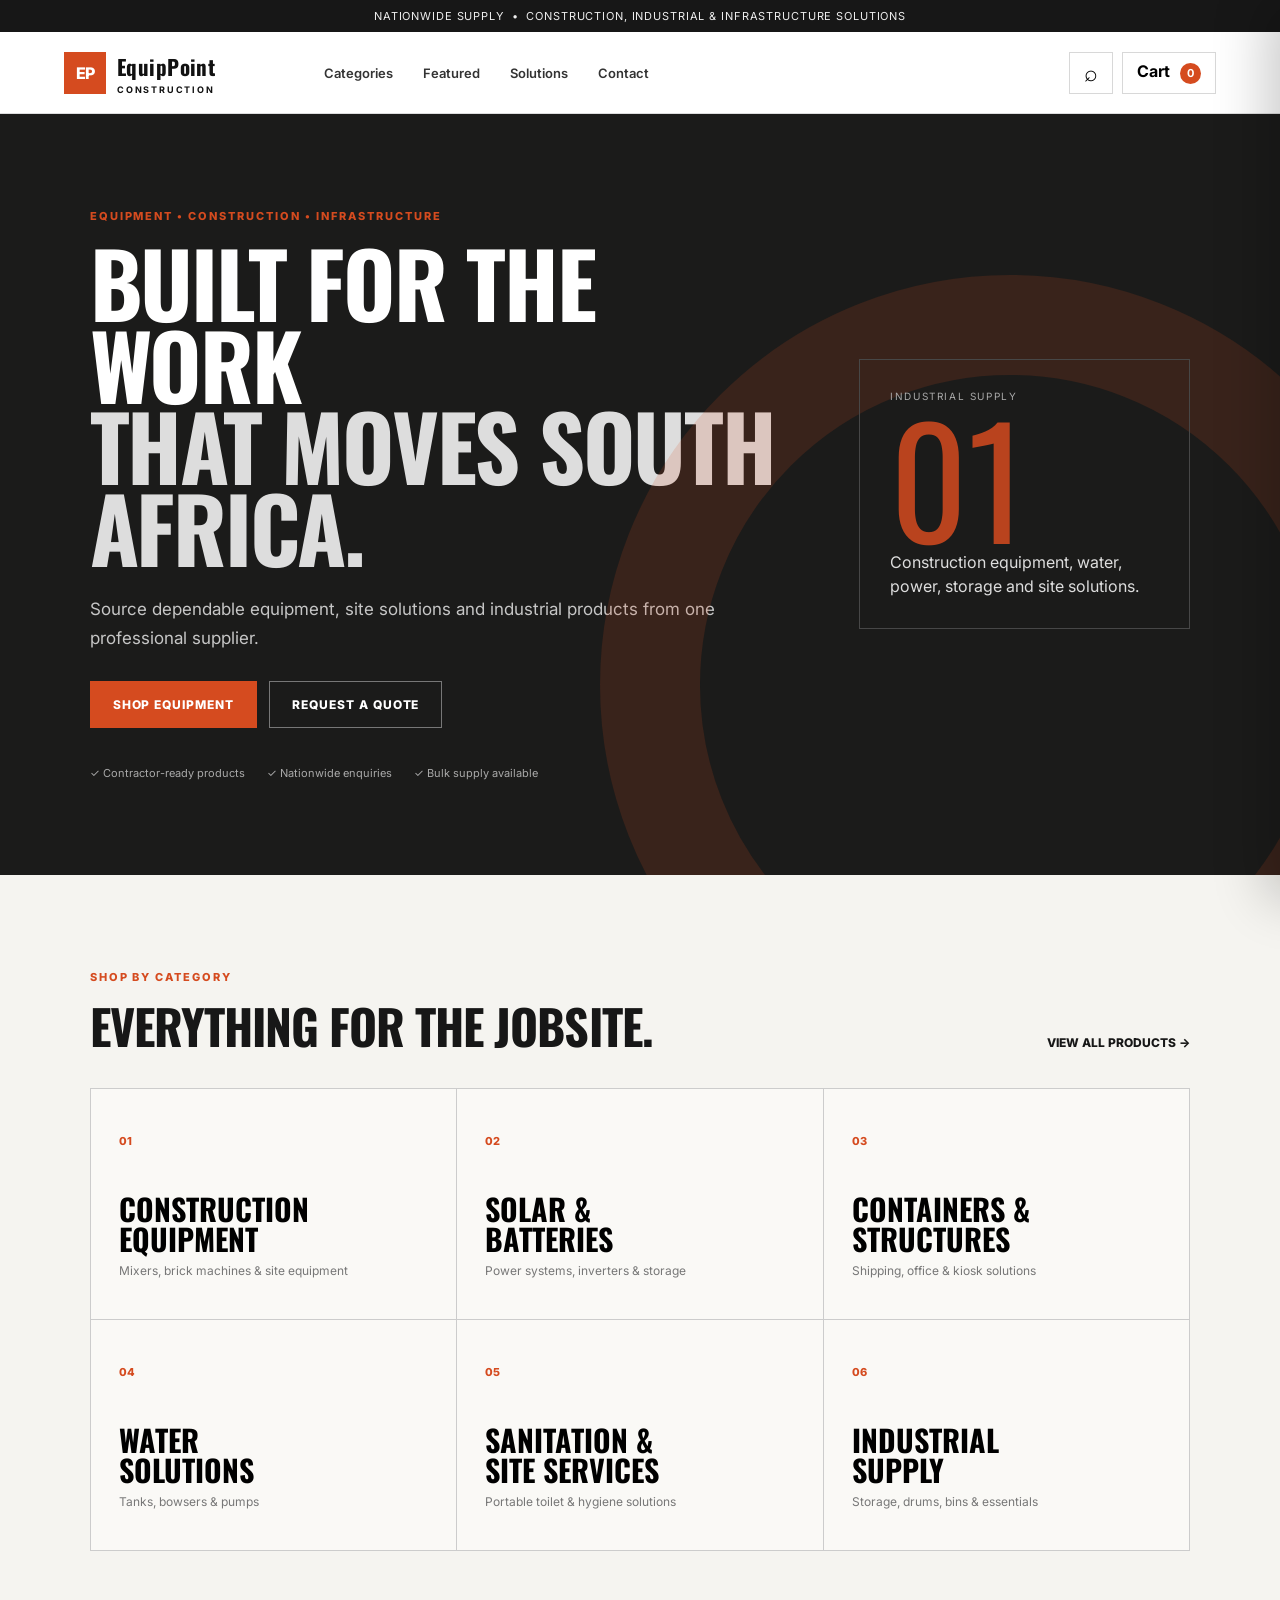
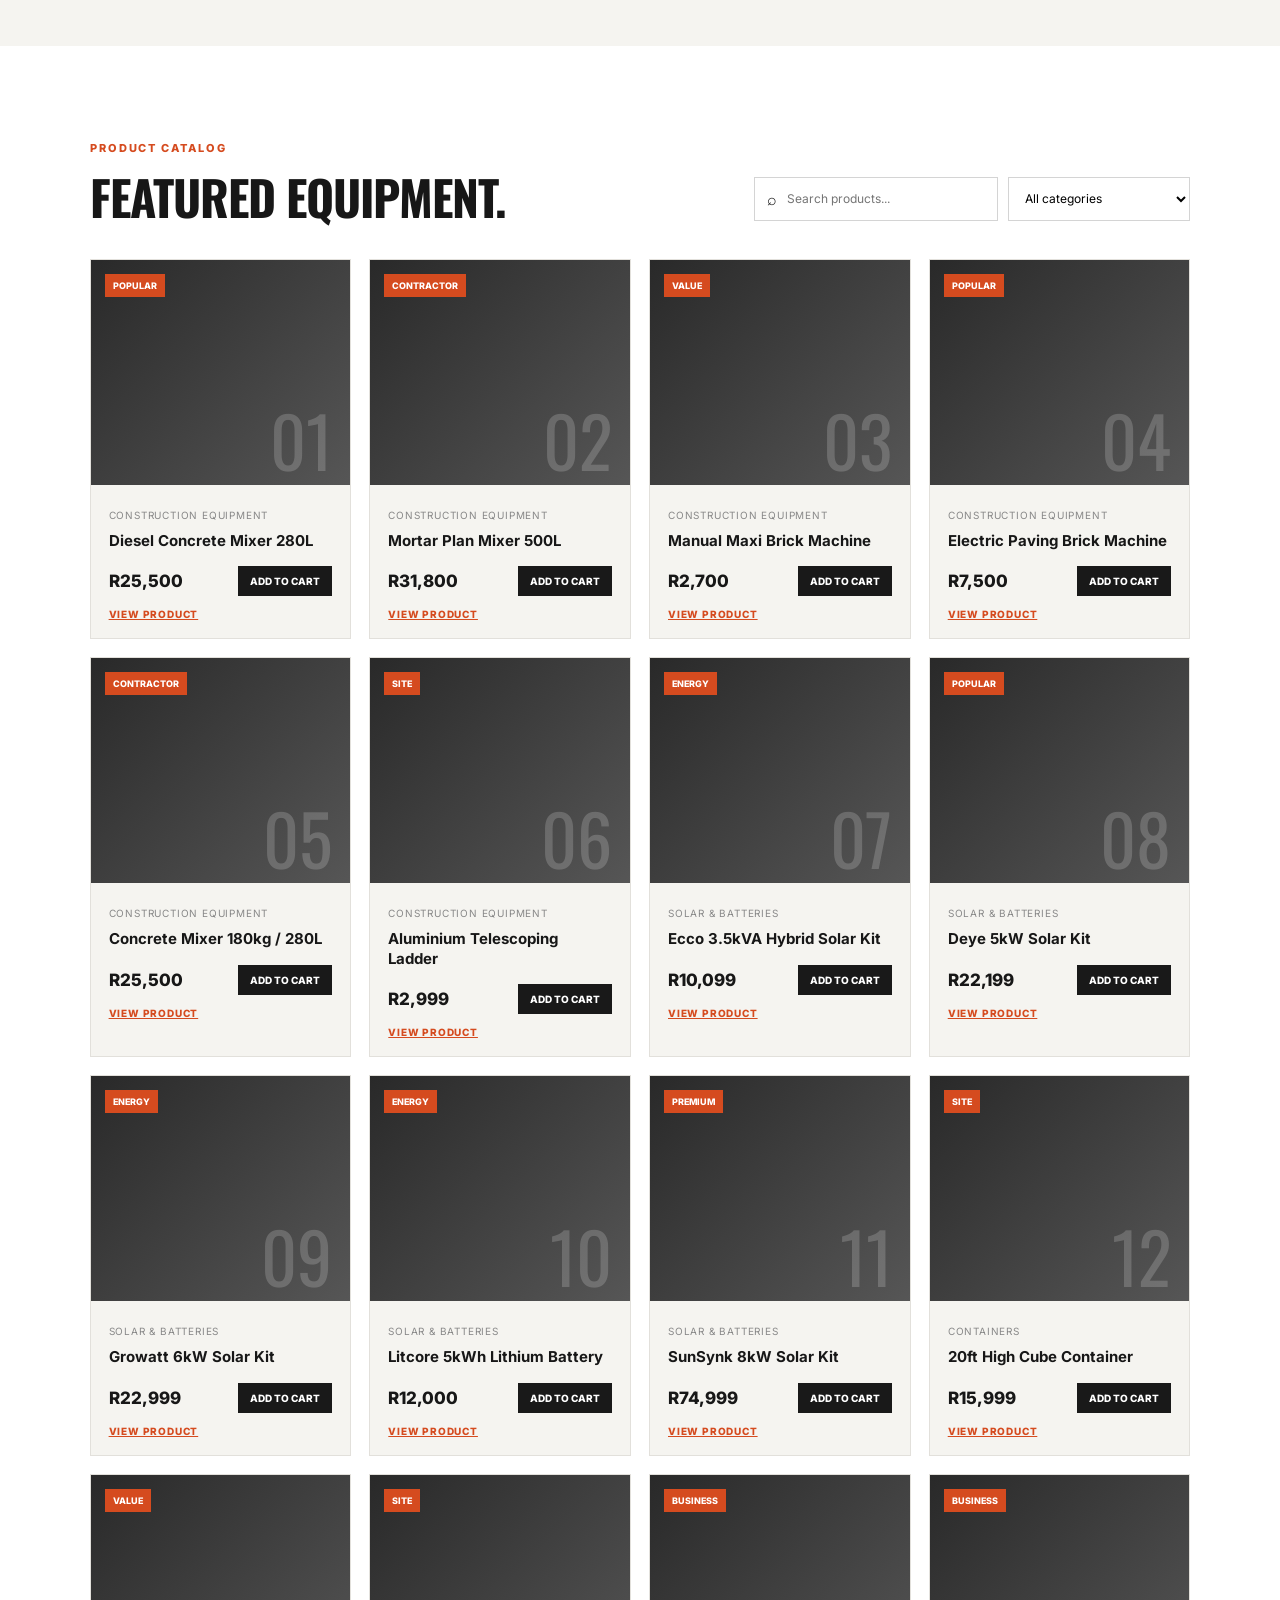
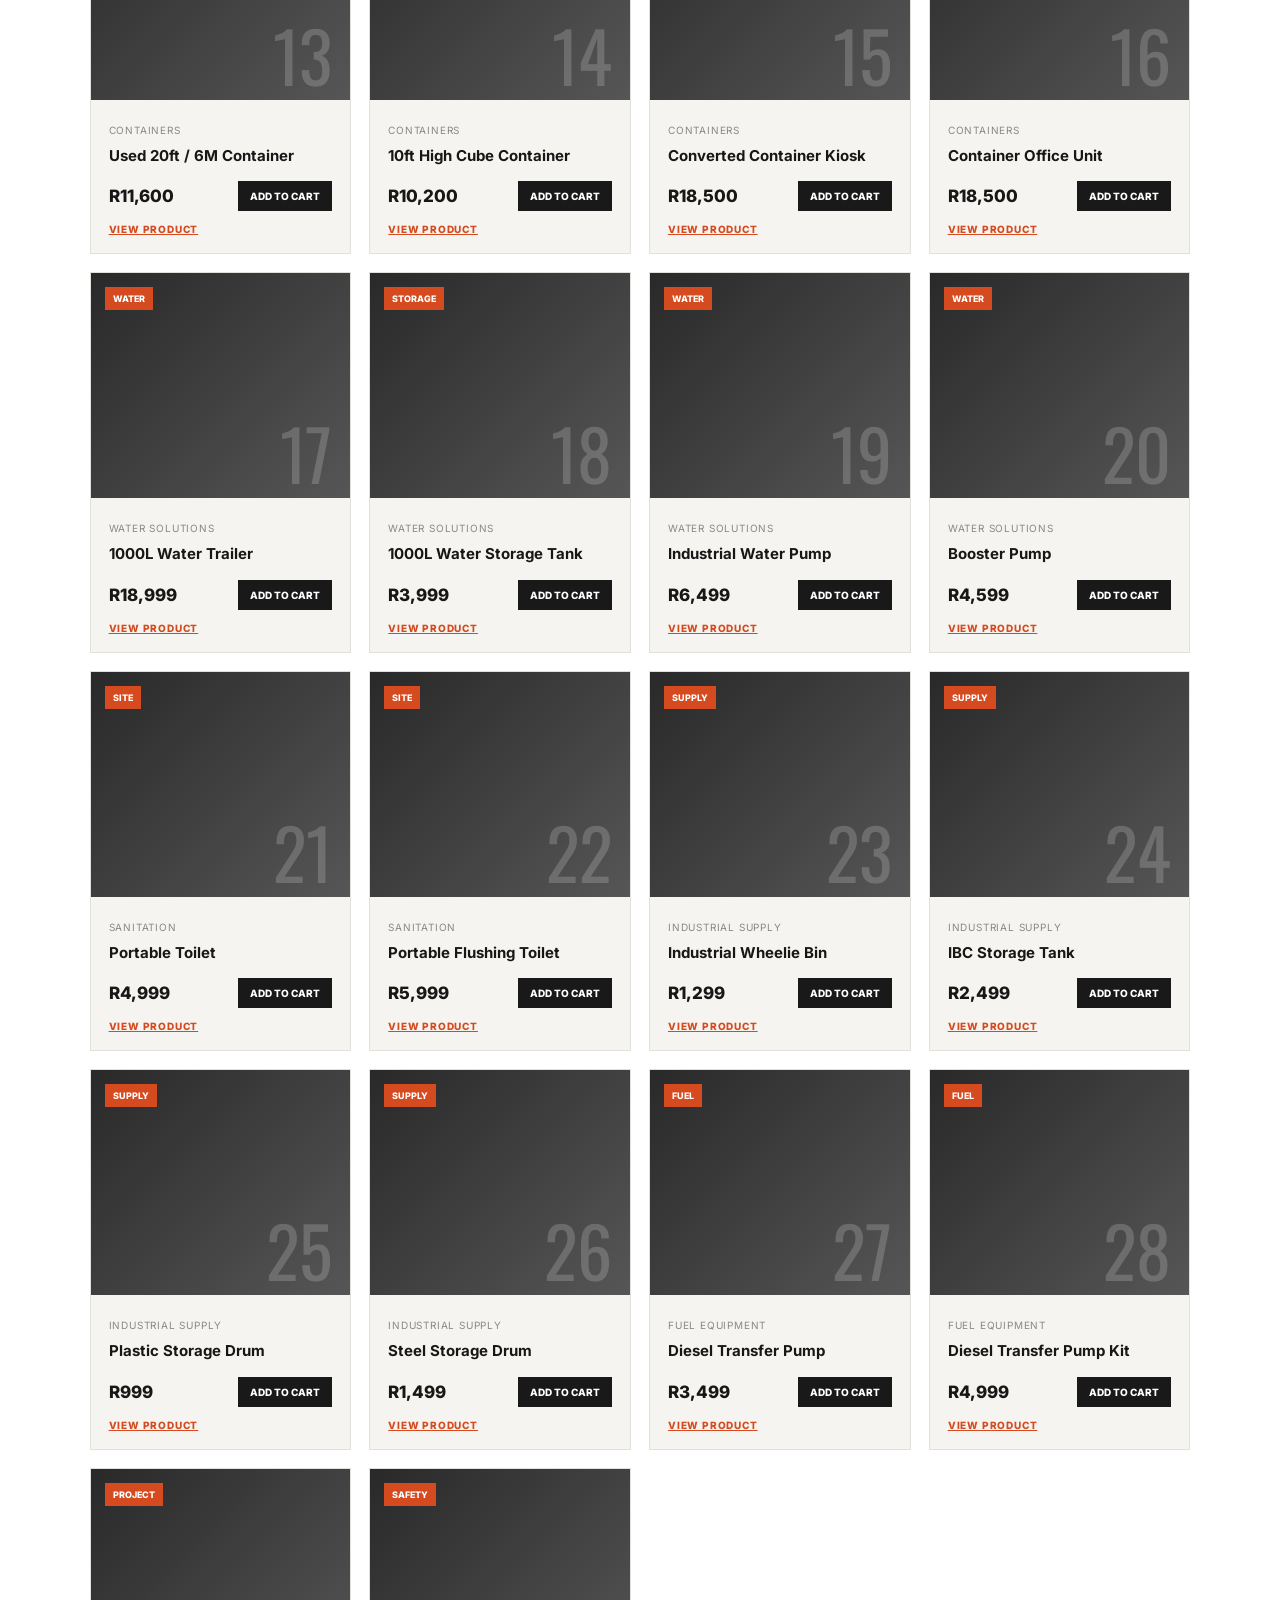
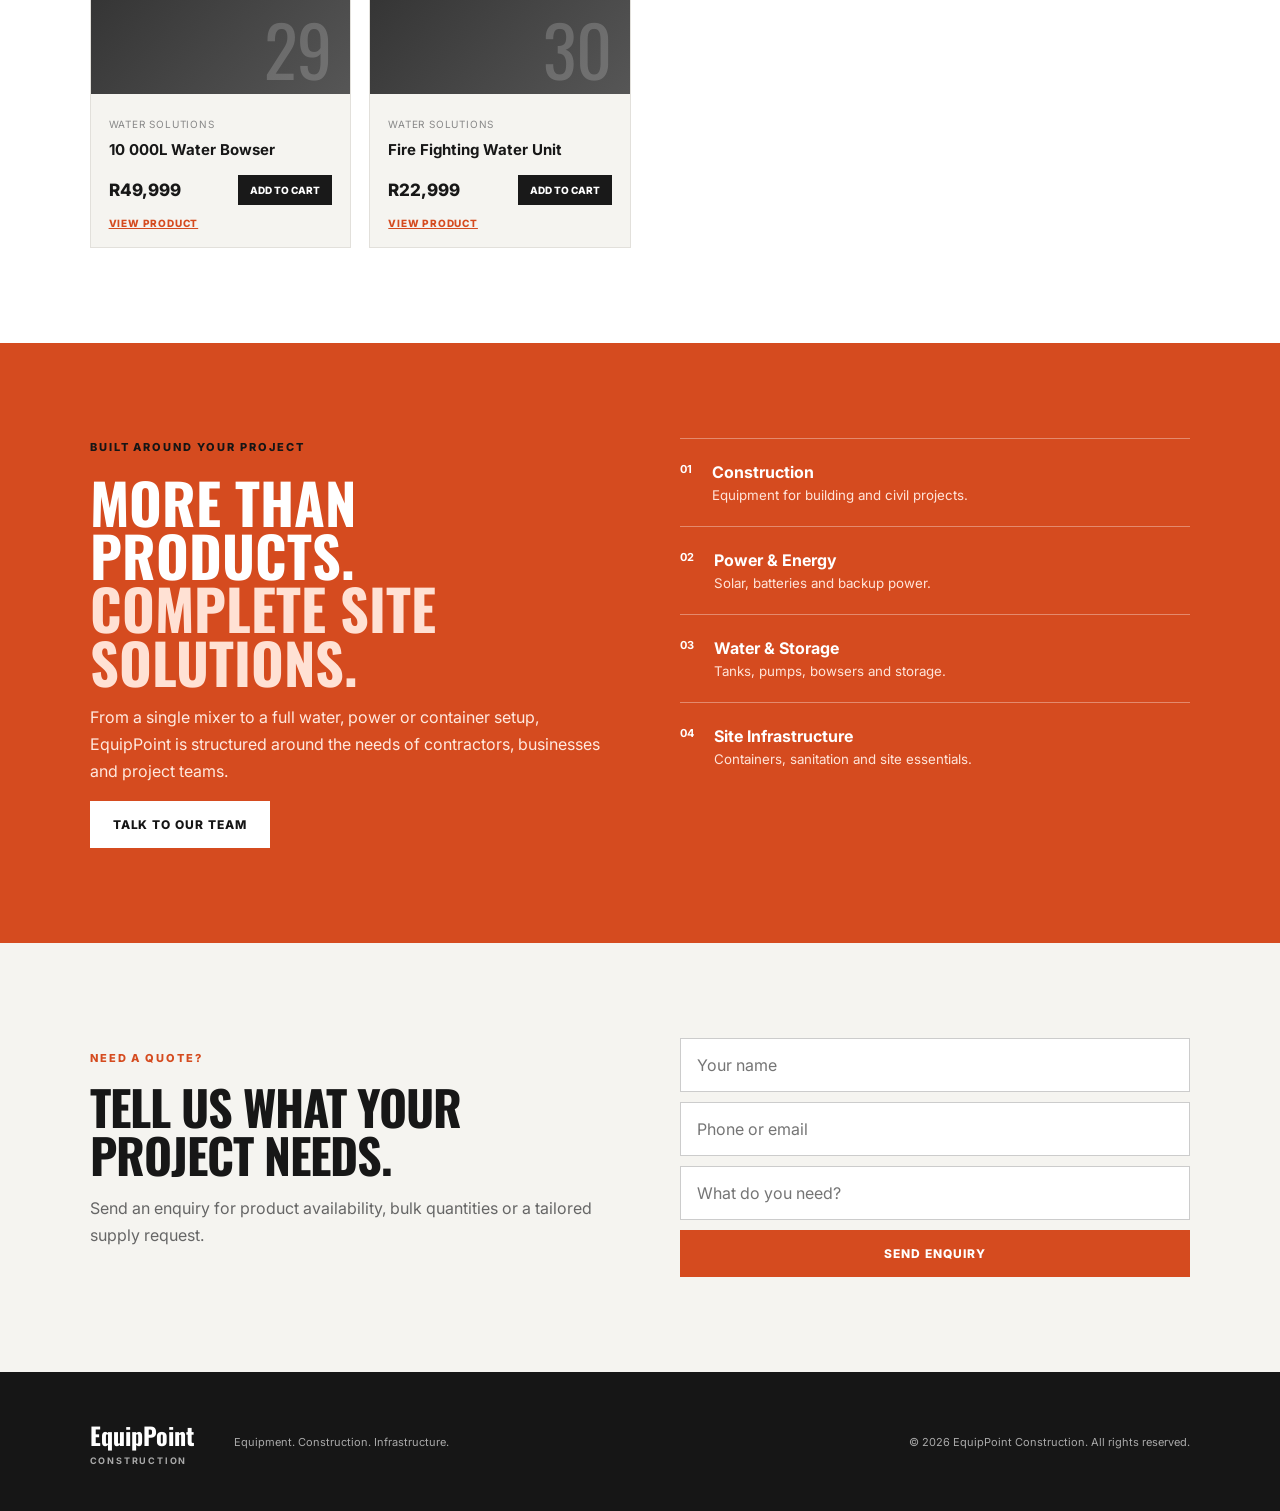
==== index.html @ 7ef6f594 "Add files via upload" ====
<!doctype html>
<html lang="en">
<head>
  <meta charset="utf-8">
  <meta name="viewport" content="width=device-width, initial-scale=1">
  <meta name="description" content="EquipPoint Construction — construction equipment, industrial supply, water solutions, solar, containers and site products.">
  <title>EquipPoint Construction | Equipment. Construction. Infrastructure.</title>
  <link rel="preconnect" href="https://fonts.googleapis.com">
  <link rel="preconnect" href="https://fonts.gstatic.com" crossorigin>
  <link href="https://fonts.googleapis.com/css2?family=Inter:wght@400;500;600;700;800&family=Oswald:wght@500;600;700&display=swap" rel="stylesheet">
  <link rel="stylesheet" href="styles.css">
</head>
<body>
  <div class="topbar">Nationwide supply &nbsp;•&nbsp; Construction, industrial & infrastructure solutions</div>

  <header class="site-header">
    <a class="brand" href="#home" aria-label="EquipPoint Construction home">
      <span class="brand-mark">EP</span>
      <span><strong>EquipPoint</strong><small>CONSTRUCTION</small></span>
    </a>

    <nav class="nav">
      <a href="#categories">Categories</a>
      <a href="#featured">Featured</a>
      <a href="#solutions">Solutions</a>
      <a href="#contact">Contact</a>
    </nav>

    <div class="header-actions">
      <button class="icon-btn" id="searchBtn" aria-label="Search">⌕</button>
      <button class="cart-btn" id="cartBtn">Cart <span id="cartCount">0</span></button>
    </div>
  </header>

  <main id="home">
    <section class="hero">
      <div class="hero-copy">
        <p class="eyebrow">EQUIPMENT • CONSTRUCTION • INFRASTRUCTURE</p>
        <h1>Built for the work<br><span>that moves South Africa.</span></h1>
        <p class="hero-text">Source dependable equipment, site solutions and industrial products from one professional supplier.</p>
        <div class="hero-actions">
          <a class="btn btn-primary" href="#catalog">Shop equipment</a>
          <a class="btn btn-outline" href="#contact">Request a quote</a>
        </div>
        <div class="trust-row">
          <span>✓ Contractor-ready products</span>
          <span>✓ Nationwide enquiries</span>
          <span>✓ Bulk supply available</span>
        </div>
      </div>
      <div class="hero-panel">
        <div class="hero-panel-label">INDUSTRIAL SUPPLY</div>
        <div class="hero-panel-number">01</div>
        <p>Construction equipment, water, power, storage and site solutions.</p>
      </div>
    </section>

    <section class="category-section" id="categories">
      <div class="section-heading">
        <div><p class="eyebrow">SHOP BY CATEGORY</p><h2>Everything for the jobsite.</h2></div>
        <a href="#catalog" class="text-link">View all products →</a>
      </div>
      <div class="category-grid">
        <button class="category-card" data-category="Construction Equipment"><span>01</span><h3>Construction<br>Equipment</h3><p>Mixers, brick machines & site equipment</p></button>
        <button class="category-card" data-category="Solar & Batteries"><span>02</span><h3>Solar &<br>Batteries</h3><p>Power systems, inverters & storage</p></button>
        <button class="category-card" data-category="Containers"><span>03</span><h3>Containers &<br>Structures</h3><p>Shipping, office & kiosk solutions</p></button>
        <button class="category-card" data-category="Water Solutions"><span>04</span><h3>Water<br>Solutions</h3><p>Tanks, bowsers & pumps</p></button>
        <button class="category-card" data-category="Sanitation"><span>05</span><h3>Sanitation &<br>Site Services</h3><p>Portable toilet & hygiene solutions</p></button>
        <button class="category-card" data-category="Industrial Supply"><span>06</span><h3>Industrial<br>Supply</h3><p>Storage, drums, bins & essentials</p></button>
      </div>
    </section>

    <section class="catalog-section" id="catalog">
      <div class="section-heading">
        <div><p class="eyebrow">PRODUCT CATALOG</p><h2>Featured equipment.</h2></div>
        <div class="catalog-tools">
          <label class="search-field"><span>⌕</span><input id="searchInput" placeholder="Search products..." autocomplete="off"></label>
          <select id="categoryFilter" aria-label="Filter products">
            <option value="All">All categories</option>
            <option>Construction Equipment</option><option>Solar & Batteries</option><option>Containers</option>
            <option>Water Solutions</option><option>Sanitation</option><option>Industrial Supply</option><option>Fuel Equipment</option>
          </select>
        </div>
      </div>
      <div class="product-grid" id="productGrid"></div>
    </section>

    <section class="solutions" id="solutions">
      <div class="solution-copy"><p class="eyebrow">BUILT AROUND YOUR PROJECT</p><h2>More than products.<br><span>Complete site solutions.</span></h2><p>From a single mixer to a full water, power or container setup, EquipPoint is structured around the needs of contractors, businesses and project teams.</p><a href="#contact" class="btn btn-light">Talk to our team</a></div>
      <div class="solution-list">
        <div><b>01</b><span><strong>Construction</strong><small>Equipment for building and civil projects.</small></span></div>
        <div><b>02</b><span><strong>Power & Energy</strong><small>Solar, batteries and backup power.</small></span></div>
        <div><b>03</b><span><strong>Water & Storage</strong><small>Tanks, pumps, bowsers and storage.</small></span></div>
        <div><b>04</b><span><strong>Site Infrastructure</strong><small>Containers, sanitation and site essentials.</small></span></div>
      </div>
    </section>

    <section class="quote" id="contact">
      <div><p class="eyebrow">NEED A QUOTE?</p><h2>Tell us what your project needs.</h2><p>Send an enquiry for product availability, bulk quantities or a tailored supply request.</p></div>
      <form id="quoteForm">
        <input required name="name" placeholder="Your name">
        <input required name="contact" placeholder="Phone or email">
        <input required name="request" placeholder="What do you need?">
        <button class="btn btn-primary" type="submit">Send enquiry</button>
      </form>
    </section>
  </main>

  <footer>
    <div class="footer-brand"><strong>EquipPoint</strong><small>CONSTRUCTION</small></div>
    <p>Equipment. Construction. Infrastructure.</p>
    <p>© <span id="year"></span> EquipPoint Construction. All rights reserved.</p>
  </footer>

  <aside class="cart-drawer" id="cartDrawer" aria-hidden="true">
    <div class="drawer-head"><h2>Your cart</h2><button id="closeCart">×</button></div>
    <div id="cartItems" class="cart-items"></div>
    <div class="cart-total"><span>Total</span><strong id="cartTotal">R0</strong></div>
    <button class="btn btn-primary full" id="checkoutBtn">Request checkout</button>
  </aside>
  <div class="drawer-backdrop" id="backdrop"></div>

  <script src="script.js"></script>
</body>
</html>
---- styles.css ----
*{box-sizing:border-box}html{scroll-behavior:smooth}body{margin:0;font-family:Inter,Arial,sans-serif;color:#171717;background:#f5f4f0}button,input,select{font:inherit}button,a{cursor:pointer}.topbar{background:#171717;color:#eee;text-align:center;padding:9px 20px;font-size:11px;letter-spacing:.08em;text-transform:uppercase}.site-header{height:82px;background:#fff;border-bottom:1px solid #ddd;display:flex;align-items:center;padding:0 5vw;gap:45px;position:sticky;top:0;z-index:20}.brand{display:flex;align-items:center;gap:11px;color:#111;text-decoration:none;min-width:215px}.brand-mark{width:42px;height:42px;background:#d54b1f;color:#fff;display:grid;place-items:center;font-weight:800;letter-spacing:-.05em}.brand strong{display:block;font-family:Oswald,sans-serif;font-size:21px;letter-spacing:.02em}.brand small,.footer-brand small{display:block;font-size:9px;letter-spacing:.2em;font-weight:700;margin-top:2px}.nav{display:flex;gap:30px;flex:1}.nav a{color:#333;text-decoration:none;font-size:13px;font-weight:600}.header-actions{display:flex;gap:9px}.icon-btn,.cart-btn{border:1px solid #d8d8d8;background:#fff;height:42px;padding:0 14px}.icon-btn{font-size:23px}.cart-btn{font-weight:700}.cart-btn span{display:inline-grid;place-items:center;min-width:21px;height:21px;margin-left:6px;background:#d54b1f;color:#fff;border-radius:50%;font-size:11px}.hero{min-height:610px;background:#1b1b1a;color:#fff;padding:95px 7vw;display:grid;grid-template-columns:1.5fr .7fr;align-items:center;gap:60px;position:relative;overflow:hidden}.hero:after{content:"";position:absolute;right:-140px;bottom:-220px;width:620px;height:620px;border:100px solid #d54b1f;opacity:.16;border-radius:50%}.eyebrow{font-size:11px;font-weight:800;letter-spacing:.18em;color:#d54b1f;margin:0 0 18px}.hero h1{font-family:Oswald,sans-serif;text-transform:uppercase;font-size:clamp(52px,7vw,92px);line-height:.91;letter-spacing:-.025em;margin:0;max-width:850px}.hero h1 span{color:#ddd}.hero-text{font-size:17px;line-height:1.7;color:#c6c6c6;max-width:650px;margin:28px 0}.hero-actions{display:flex;gap:12px;flex-wrap:wrap}.btn{display:inline-flex;align-items:center;justify-content:center;border:1px solid transparent;padding:15px 22px;font-size:12px;font-weight:800;text-transform:uppercase;letter-spacing:.08em;text-decoration:none}.btn-primary{background:#d54b1f;color:#fff}.btn-outline{border-color:#777;color:#fff;background:transparent}.btn-light{background:#fff;color:#151515}.trust-row{display:flex;gap:22px;flex-wrap:wrap;color:#a9a9a9;font-size:11px;margin-top:38px}.hero-panel{border:1px solid #474747;padding:30px;min-height:270px;display:flex;flex-direction:column;justify-content:space-between;position:relative;z-index:1}.hero-panel-label{font-size:10px;letter-spacing:.16em;color:#aaa}.hero-panel-number{font-family:Oswald;font-size:150px;line-height:.8;color:#d54b1f;opacity:.85}.hero-panel p{margin:0;color:#ddd;line-height:1.5}.category-section,.catalog-section,.quote{padding:95px 7vw}.section-heading{display:flex;justify-content:space-between;align-items:end;gap:25px;margin-bottom:38px}.section-heading h2,.quote h2{font-family:Oswald,sans-serif;text-transform:uppercase;font-size:48px;line-height:1;margin:0;letter-spacing:-.02em}.text-link{color:#171717;font-size:12px;font-weight:800;text-transform:uppercase;text-decoration:none}.category-grid{display:grid;grid-template-columns:repeat(3,1fr);gap:1px;background:#ccc;border:1px solid #ccc}.category-card{background:#faf9f6;border:0;min-height:230px;text-align:left;padding:28px;transition:.2s;position:relative}.category-card:hover{background:#191919;color:#fff}.category-card span{font-size:11px;color:#d54b1f;font-weight:800}.category-card h3{font-family:Oswald;font-size:30px;text-transform:uppercase;line-height:.98;margin:45px 0 10px}.category-card p{font-size:12px;color:#777;margin:0}.category-card:hover p{color:#aaa}.catalog-section{background:#fff}.catalog-tools{display:flex;gap:10px}.search-field{height:44px;border:1px solid #d4d4d4;background:#fff;display:flex;align-items:center;padding:0 12px;gap:8px}.search-field input{border:0;outline:0;width:200px;font-size:12px}.catalog-tools select{border:1px solid #d4d4d4;background:#fff;padding:0 12px;font-size:12px;outline:0}.product-grid{display:grid;grid-template-columns:repeat(4,1fr);gap:18px}.product-card{background:#f5f4f0;border:1px solid #e2e0db;overflow:hidden}.product-image{height:225px;background:linear-gradient(135deg,#292929,#565656);display:flex;align-items:end;padding:18px;color:#fff;position:relative}.product-image .number{font-family:Oswald;font-size:70px;line-height:.8;opacity:.18;margin-left:auto}.product-tag{position:absolute;top:14px;left:14px;background:#d54b1f;color:#fff;padding:6px 8px;font-size:9px;font-weight:800;text-transform:uppercase}.product-info{padding:18px}.product-info small{color:#888;font-size:10px;text-transform:uppercase;letter-spacing:.08em}.product-info h3{font-size:15px;line-height:1.3;margin:8px 0 16px}.price-row{display:flex;justify-content:space-between;align-items:center}.price{font-size:17px;font-weight:800}.add{border:0;background:#191919;color:#fff;padding:9px 12px;font-size:10px;font-weight:800;text-transform:uppercase}.solutions{background:#d54b1f;color:#fff;padding:95px 7vw;display:grid;grid-template-columns:1fr 1fr;gap:80px}.solutions .eyebrow{color:#151515}.solutions h2{font-family:Oswald;font-size:56px;text-transform:uppercase;line-height:.95;margin:0}.solutions h2 span{color:#ffe1d4}.solutions p{line-height:1.7;max-width:600px;color:#ffe9df}.solution-list>div{border-top:1px solid rgba(255,255,255,.35);padding:23px 0;display:flex;gap:20px}.solution-list b{font-size:11px}.solution-list strong,.solution-list small{display:block}.solution-list strong{font-size:16px}.solution-list small{color:#ffe4d9;margin-top:5px}.quote{display:grid;grid-template-columns:1fr 1fr;gap:80px;align-items:center}.quote>div>p:not(.eyebrow){max-width:550px;color:#666;line-height:1.7}.quote form{display:grid;gap:10px}.quote input{border:1px solid #ccc;background:#fff;padding:16px;outline:0}.full{width:100%}footer{background:#161616;color:#aaa;padding:45px 7vw;display:flex;align-items:center;gap:40px;flex-wrap:wrap;font-size:11px}.footer-brand{color:#fff}.footer-brand strong{font-family:Oswald;font-size:24px}.footer-brand small{color:#aaa}footer p:last-child{margin-left:auto}.cart-drawer{position:fixed;z-index:40;right:0;top:0;height:100vh;width:min(430px,92vw);background:#fff;transform:translateX(100%);transition:.25s;padding:25px;box-shadow:-15px 0 50px rgba(0,0,0,.2)}.cart-drawer.open{transform:translateX(0)}.drawer-head{display:flex;justify-content:space-between;align-items:center;border-bottom:1px solid #ddd;padding-bottom:18px}.drawer-head h2{font-family:Oswald;text-transform:uppercase;margin:0}.drawer-head button{border:0;background:none;font-size:28px}.cart-items{padding:15px 0;overflow:auto;max-height:65vh}.cart-item{display:flex;justify-content:space-between;gap:10px;padding:14px 0;border-bottom:1px solid #eee}.cart-item small{display:block;color:#888}.cart-item button{border:0;background:none;color:#d54b1f;font-size:11px}.cart-total{display:flex;justify-content:space-between;border-top:1px solid #ddd;padding:18px 0;margin-top:10px}.drawer-backdrop{position:fixed;inset:0;background:rgba(0,0,0,.4);z-index:30;display:none}.drawer-backdrop.show{display:block}@media(max-width:900px){.nav{display:none}.site-header{gap:10px}.header-actions{margin-left:auto}.hero{grid-template-columns:1fr;padding:70px 6vw}.hero-panel{display:none}.category-grid{grid-template-columns:repeat(2,1fr)}.product-grid{grid-template-columns:repeat(2,1fr)}.solutions,.quote{grid-template-columns:1fr;gap:45px}.section-heading{align-items:flex-start;flex-direction:column}.catalog-tools{width:100%;flex-direction:column}.search-field input{width:100%}.catalog-tools select{height:44px}}@media(max-width:560px){.brand{min-width:0}.brand strong{font-size:18px}.brand-mark{width:36px;height:36px}.category-section,.catalog-section,.quote{padding:65px 5vw}.hero{padding:60px 5vw}.hero h1{font-size:55px}.category-grid,.product-grid{grid-template-columns:1fr}.solutions{padding:65px 5vw}.solutions h2{font-size:45px}.quote h2{font-size:40px}footer{padding:35px 5vw}footer p:last-child{margin-left:0;width:100%}}

.product-info .details{display:block;margin-top:12px;border:0;background:transparent;padding:0;color:#d54b1f;font-size:10px;font-weight:800;text-transform:uppercase;letter-spacing:.08em}
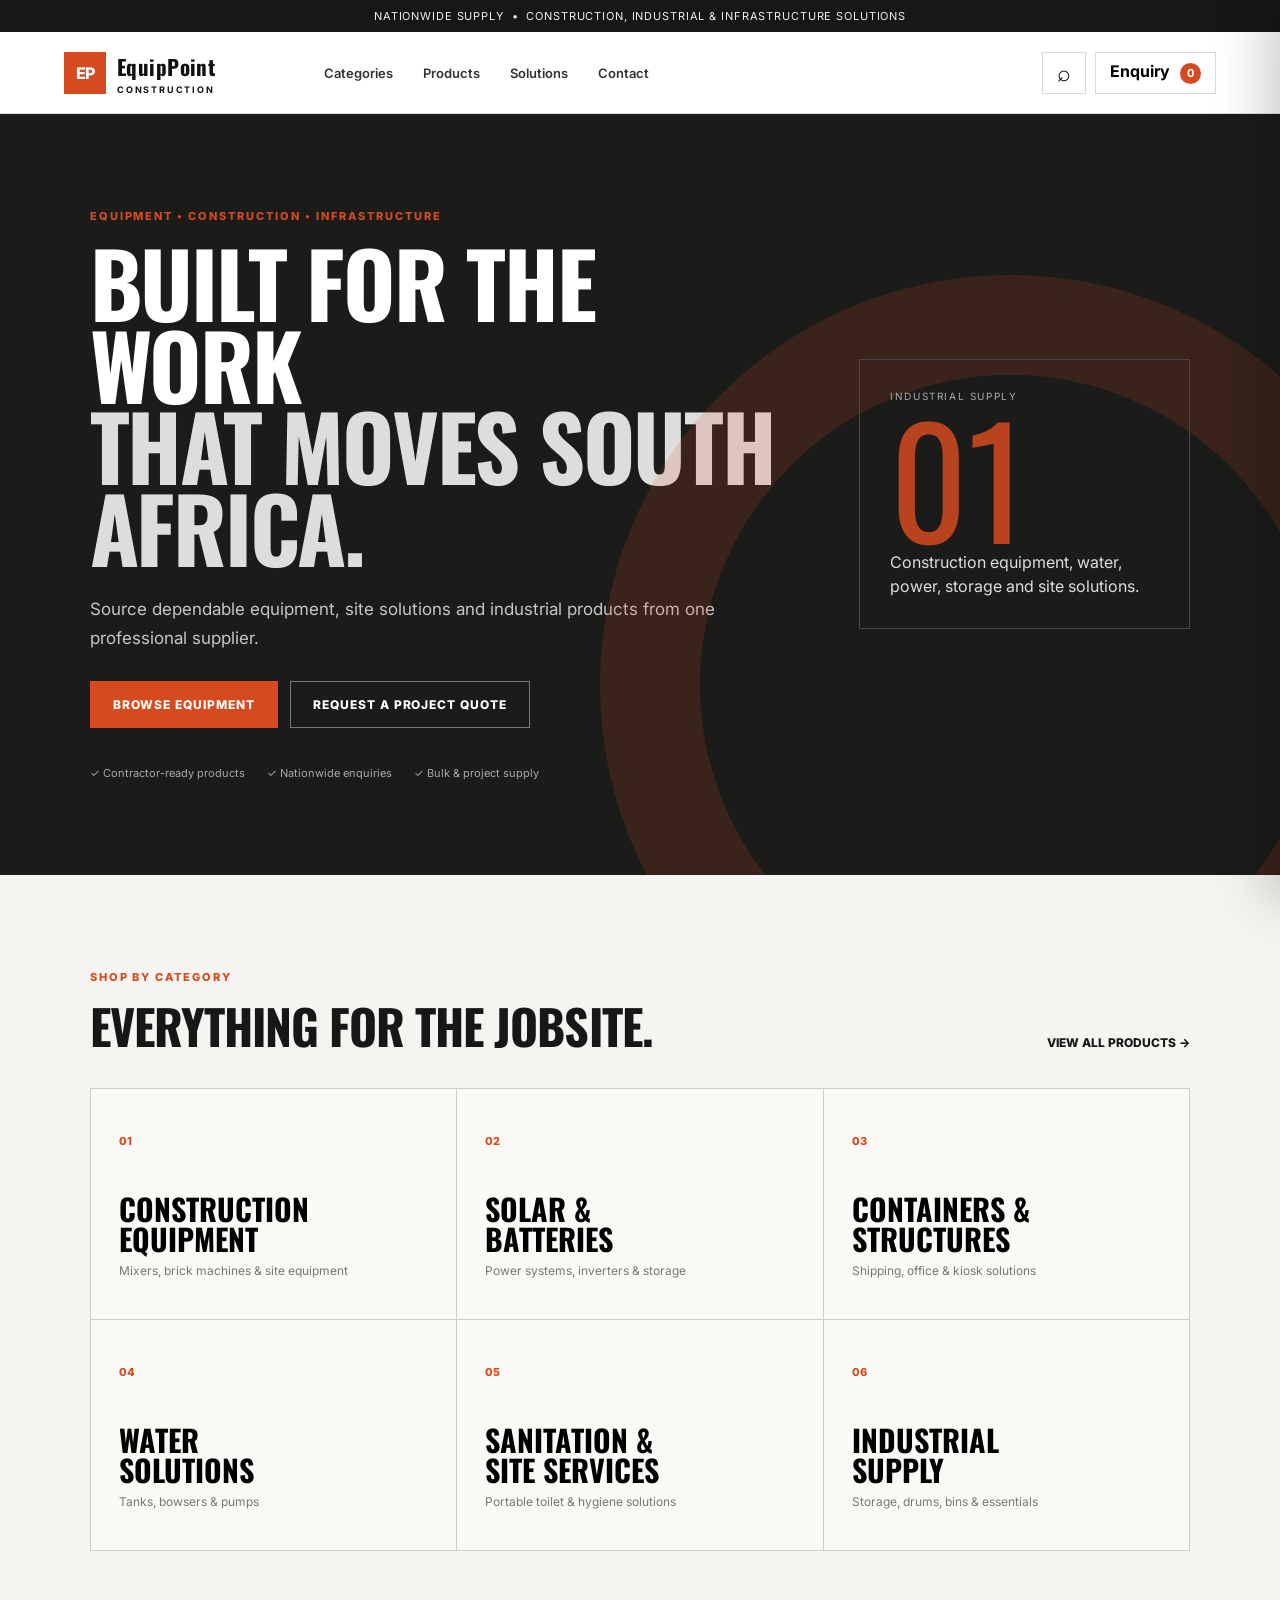
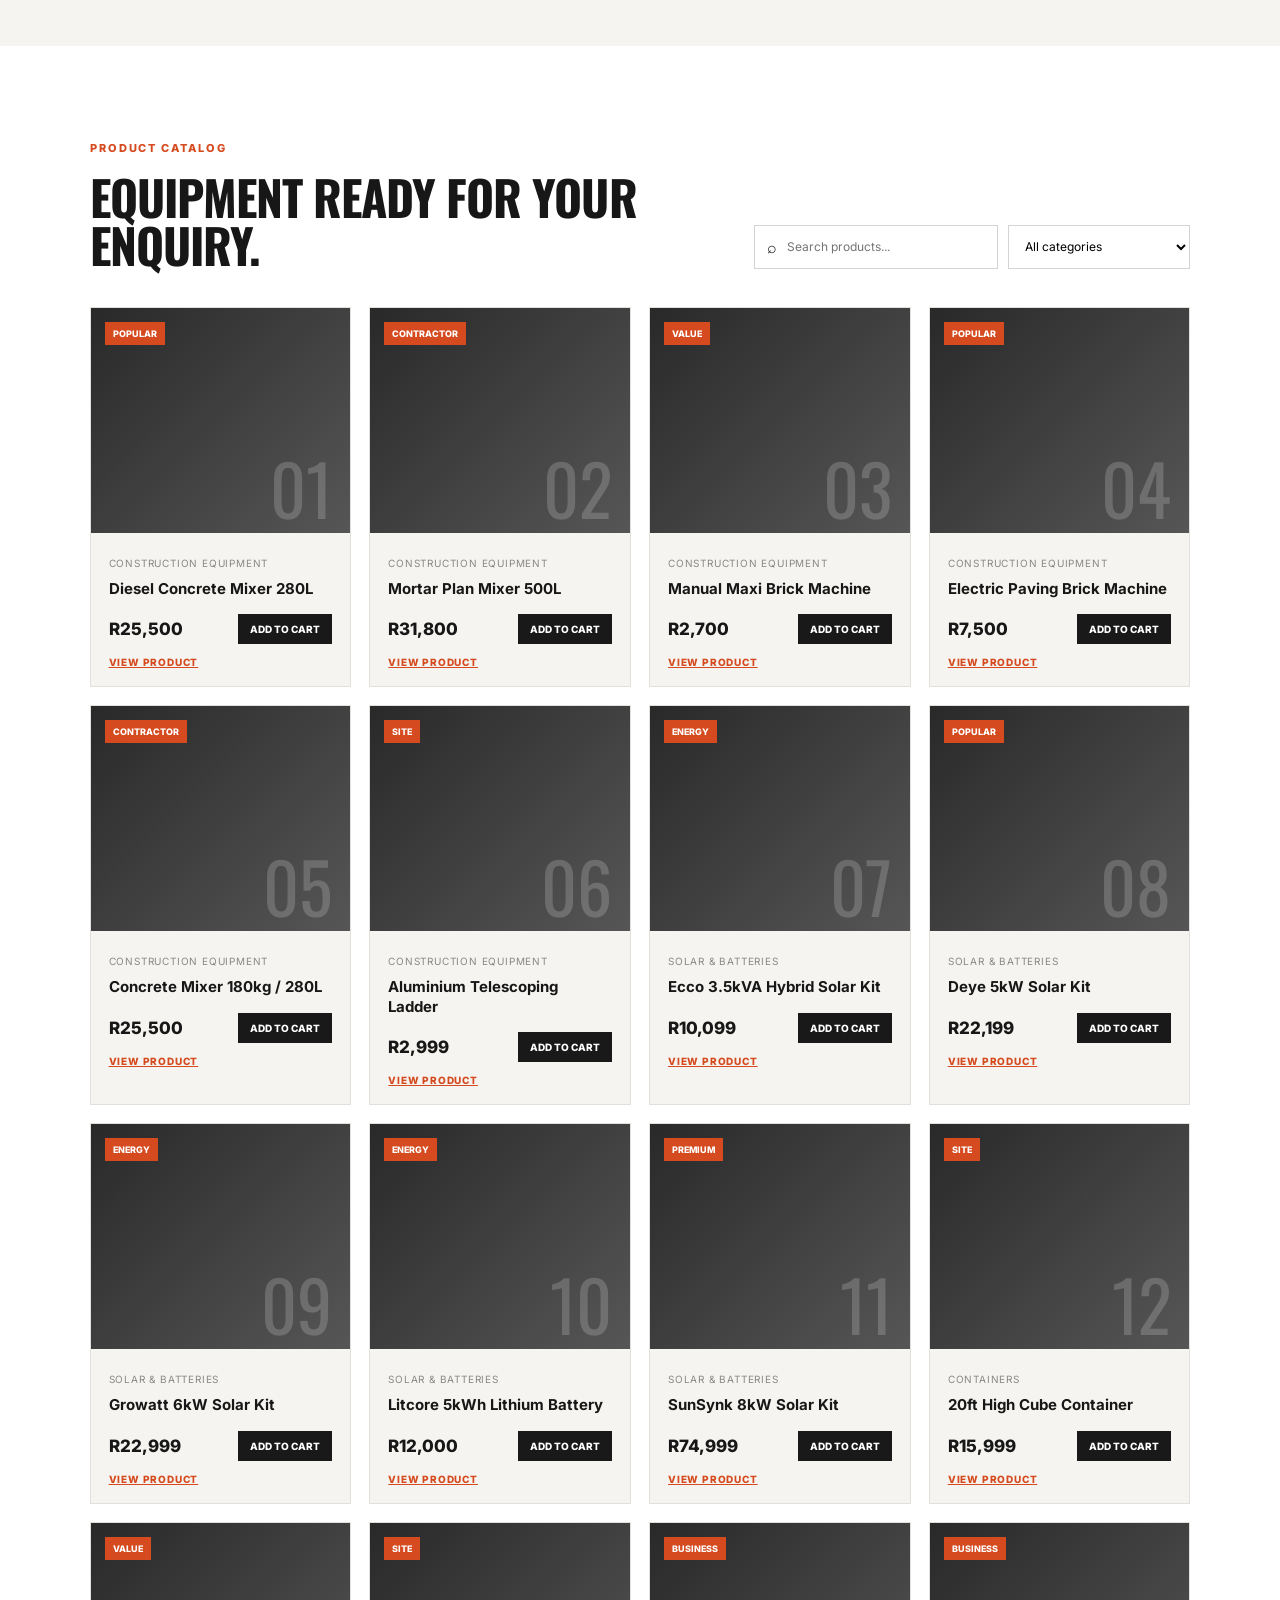
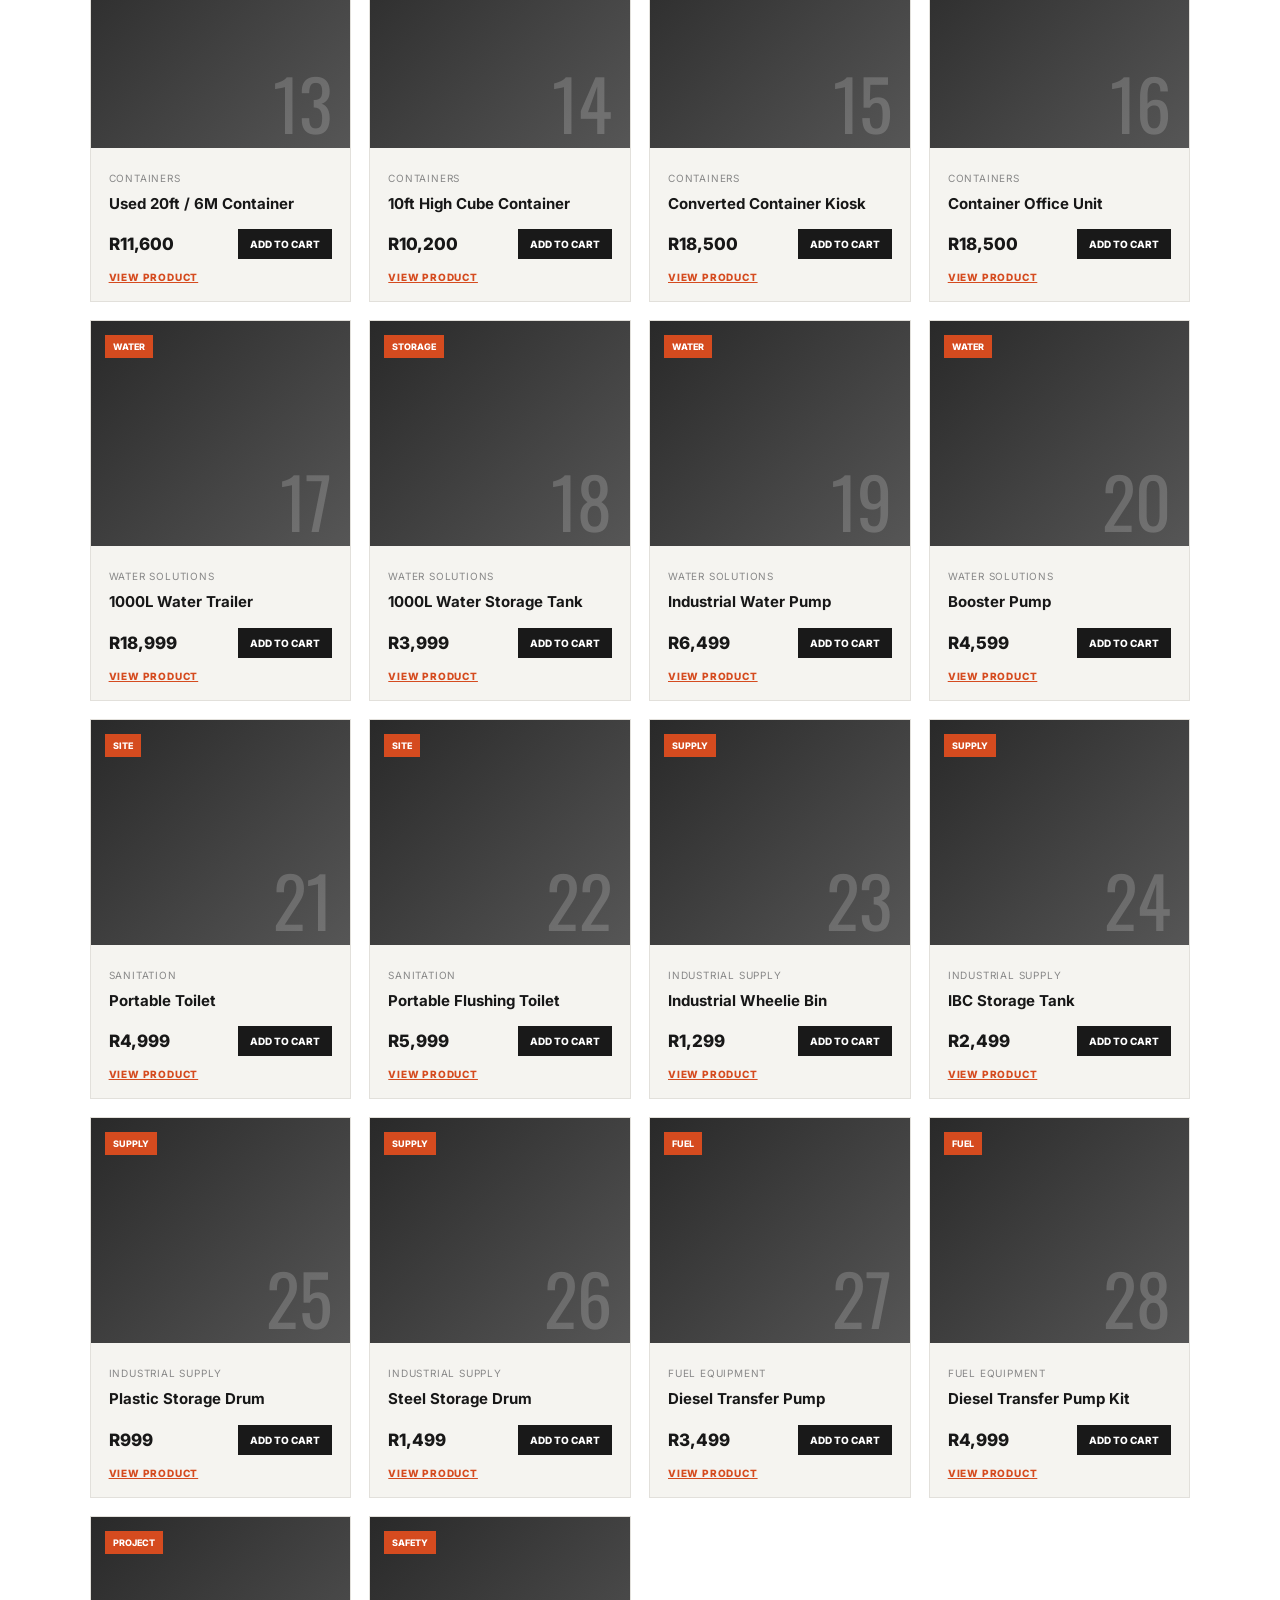
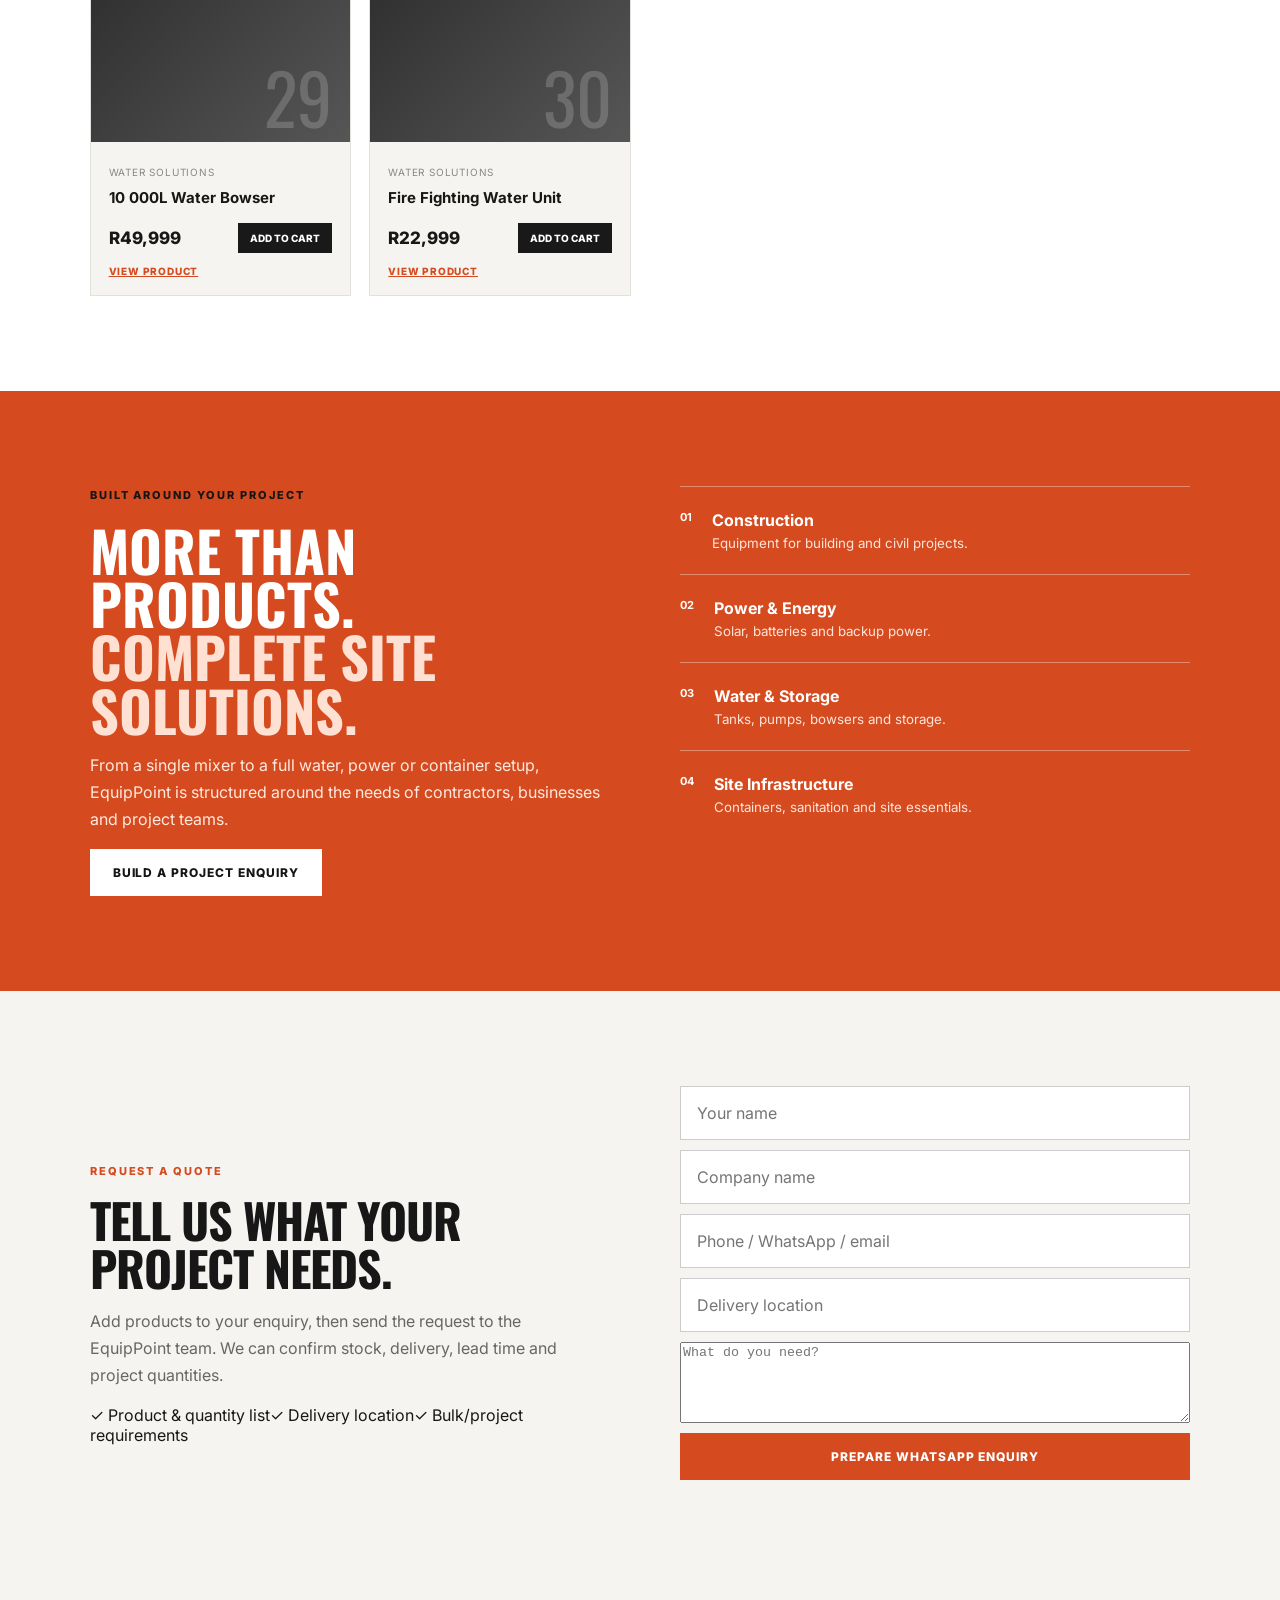
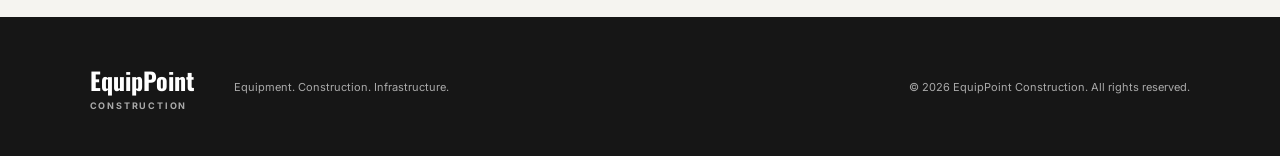
==== commit 505feb69: "Update index.html Upgrade homepage to enquiry system" ====
--- a/index.html
+++ b/index.html
@@ -12,114 +12,37 @@
 </head>
 <body>
   <div class="topbar">Nationwide supply &nbsp;•&nbsp; Construction, industrial & infrastructure solutions</div>
-
   <header class="site-header">
-    <a class="brand" href="#home" aria-label="EquipPoint Construction home">
-      <span class="brand-mark">EP</span>
-      <span><strong>EquipPoint</strong><small>CONSTRUCTION</small></span>
-    </a>
-
-    <nav class="nav">
-      <a href="#categories">Categories</a>
-      <a href="#featured">Featured</a>
-      <a href="#solutions">Solutions</a>
-      <a href="#contact">Contact</a>
-    </nav>
-
-    <div class="header-actions">
-      <button class="icon-btn" id="searchBtn" aria-label="Search">⌕</button>
-      <button class="cart-btn" id="cartBtn">Cart <span id="cartCount">0</span></button>
-    </div>
+    <a class="brand" href="#home" aria-label="EquipPoint Construction home"><span class="brand-mark">EP</span><span><strong>EquipPoint</strong><small>CONSTRUCTION</small></span></a>
+    <nav class="nav"><a href="#categories">Categories</a><a href="#catalog">Products</a><a href="#solutions">Solutions</a><a href="#contact">Contact</a></nav>
+    <div class="header-actions"><button class="icon-btn" id="searchBtn" aria-label="Search">⌕</button><button class="cart-btn" id="cartBtn">Enquiry <span id="cartCount">0</span></button></div>
   </header>
 
   <main id="home">
     <section class="hero">
-      <div class="hero-copy">
-        <p class="eyebrow">EQUIPMENT • CONSTRUCTION • INFRASTRUCTURE</p>
-        <h1>Built for the work<br><span>that moves South Africa.</span></h1>
-        <p class="hero-text">Source dependable equipment, site solutions and industrial products from one professional supplier.</p>
-        <div class="hero-actions">
-          <a class="btn btn-primary" href="#catalog">Shop equipment</a>
-          <a class="btn btn-outline" href="#contact">Request a quote</a>
-        </div>
-        <div class="trust-row">
-          <span>✓ Contractor-ready products</span>
-          <span>✓ Nationwide enquiries</span>
-          <span>✓ Bulk supply available</span>
-        </div>
-      </div>
-      <div class="hero-panel">
-        <div class="hero-panel-label">INDUSTRIAL SUPPLY</div>
-        <div class="hero-panel-number">01</div>
-        <p>Construction equipment, water, power, storage and site solutions.</p>
-      </div>
+      <div class="hero-copy"><p class="eyebrow">EQUIPMENT • CONSTRUCTION • INFRASTRUCTURE</p><h1>Built for the work<br><span>that moves South Africa.</span></h1><p class="hero-text">Source dependable equipment, site solutions and industrial products from one professional supplier.</p><div class="hero-actions"><a class="btn btn-primary" href="#catalog">Browse equipment</a><a class="btn btn-outline" href="#contact">Request a project quote</a></div><div class="trust-row"><span>✓ Contractor-ready products</span><span>✓ Nationwide enquiries</span><span>✓ Bulk & project supply</span></div></div>
+      <div class="hero-panel"><div class="hero-panel-label">INDUSTRIAL SUPPLY</div><div class="hero-panel-number">01</div><p>Construction equipment, water, power, storage and site solutions.</p></div>
     </section>
 
-    <section class="category-section" id="categories">
-      <div class="section-heading">
-        <div><p class="eyebrow">SHOP BY CATEGORY</p><h2>Everything for the jobsite.</h2></div>
-        <a href="#catalog" class="text-link">View all products →</a>
-      </div>
-      <div class="category-grid">
-        <button class="category-card" data-category="Construction Equipment"><span>01</span><h3>Construction<br>Equipment</h3><p>Mixers, brick machines & site equipment</p></button>
-        <button class="category-card" data-category="Solar & Batteries"><span>02</span><h3>Solar &<br>Batteries</h3><p>Power systems, inverters & storage</p></button>
-        <button class="category-card" data-category="Containers"><span>03</span><h3>Containers &<br>Structures</h3><p>Shipping, office & kiosk solutions</p></button>
-        <button class="category-card" data-category="Water Solutions"><span>04</span><h3>Water<br>Solutions</h3><p>Tanks, bowsers & pumps</p></button>
-        <button class="category-card" data-category="Sanitation"><span>05</span><h3>Sanitation &<br>Site Services</h3><p>Portable toilet & hygiene solutions</p></button>
-        <button class="category-card" data-category="Industrial Supply"><span>06</span><h3>Industrial<br>Supply</h3><p>Storage, drums, bins & essentials</p></button>
-      </div>
-    </section>
+    <section class="category-section" id="categories"><div class="section-heading"><div><p class="eyebrow">SHOP BY CATEGORY</p><h2>Everything for the jobsite.</h2></div><a href="#catalog" class="text-link">View all products →</a></div><div class="category-grid">
+      <button class="category-card" data-category="Construction Equipment"><span>01</span><h3>Construction<br>Equipment</h3><p>Mixers, brick machines & site equipment</p></button>
+      <button class="category-card" data-category="Solar & Batteries"><span>02</span><h3>Solar &<br>Batteries</h3><p>Power systems, inverters & storage</p></button>
+      <button class="category-card" data-category="Containers"><span>03</span><h3>Containers &<br>Structures</h3><p>Shipping, office & kiosk solutions</p></button>
+      <button class="category-card" data-category="Water Solutions"><span>04</span><h3>Water<br>Solutions</h3><p>Tanks, bowsers & pumps</p></button>
+      <button class="category-card" data-category="Sanitation"><span>05</span><h3>Sanitation &<br>Site Services</h3><p>Portable toilet & hygiene solutions</p></button>
+      <button class="category-card" data-category="Industrial Supply"><span>06</span><h3>Industrial<br>Supply</h3><p>Storage, drums, bins & essentials</p></button>
+    </div></section>
 
-    <section class="catalog-section" id="catalog">
-      <div class="section-heading">
-        <div><p class="eyebrow">PRODUCT CATALOG</p><h2>Featured equipment.</h2></div>
-        <div class="catalog-tools">
-          <label class="search-field"><span>⌕</span><input id="searchInput" placeholder="Search products..." autocomplete="off"></label>
-          <select id="categoryFilter" aria-label="Filter products">
-            <option value="All">All categories</option>
-            <option>Construction Equipment</option><option>Solar & Batteries</option><option>Containers</option>
-            <option>Water Solutions</option><option>Sanitation</option><option>Industrial Supply</option><option>Fuel Equipment</option>
-          </select>
-        </div>
-      </div>
-      <div class="product-grid" id="productGrid"></div>
-    </section>
+    <section class="catalog-section" id="catalog"><div class="section-heading"><div><p class="eyebrow">PRODUCT CATALOG</p><h2>Equipment ready for your enquiry.</h2></div><div class="catalog-tools"><label class="search-field"><span>⌕</span><input id="searchInput" placeholder="Search products..." autocomplete="off"></label><select id="categoryFilter" aria-label="Filter products"><option value="All">All categories</option><option>Construction Equipment</option><option>Solar & Batteries</option><option>Containers</option><option>Water Solutions</option><option>Sanitation</option><option>Industrial Supply</option><option>Fuel Equipment</option></select></div></div><div class="product-grid" id="productGrid"></div></section>
 
-    <section class="solutions" id="solutions">
-      <div class="solution-copy"><p class="eyebrow">BUILT AROUND YOUR PROJECT</p><h2>More than products.<br><span>Complete site solutions.</span></h2><p>From a single mixer to a full water, power or container setup, EquipPoint is structured around the needs of contractors, businesses and project teams.</p><a href="#contact" class="btn btn-light">Talk to our team</a></div>
-      <div class="solution-list">
-        <div><b>01</b><span><strong>Construction</strong><small>Equipment for building and civil projects.</small></span></div>
-        <div><b>02</b><span><strong>Power & Energy</strong><small>Solar, batteries and backup power.</small></span></div>
-        <div><b>03</b><span><strong>Water & Storage</strong><small>Tanks, pumps, bowsers and storage.</small></span></div>
-        <div><b>04</b><span><strong>Site Infrastructure</strong><small>Containers, sanitation and site essentials.</small></span></div>
-      </div>
-    </section>
+    <section class="solutions" id="solutions"><div class="solution-copy"><p class="eyebrow">BUILT AROUND YOUR PROJECT</p><h2>More than products.<br><span>Complete site solutions.</span></h2><p>From a single mixer to a full water, power or container setup, EquipPoint is structured around the needs of contractors, businesses and project teams.</p><a href="#contact" class="btn btn-light">Build a project enquiry</a></div><div class="solution-list"><div><b>01</b><span><strong>Construction</strong><small>Equipment for building and civil projects.</small></span></div><div><b>02</b><span><strong>Power & Energy</strong><small>Solar, batteries and backup power.</small></span></div><div><b>03</b><span><strong>Water & Storage</strong><small>Tanks, pumps, bowsers and storage.</small></span></div><div><b>04</b><span><strong>Site Infrastructure</strong><small>Containers, sanitation and site essentials.</small></span></div></div></section>
 
-    <section class="quote" id="contact">
-      <div><p class="eyebrow">NEED A QUOTE?</p><h2>Tell us what your project needs.</h2><p>Send an enquiry for product availability, bulk quantities or a tailored supply request.</p></div>
-      <form id="quoteForm">
-        <input required name="name" placeholder="Your name">
-        <input required name="contact" placeholder="Phone or email">
-        <input required name="request" placeholder="What do you need?">
-        <button class="btn btn-primary" type="submit">Send enquiry</button>
-      </form>
-    </section>
+    <section class="quote" id="contact"><div><p class="eyebrow">REQUEST A QUOTE</p><h2>Tell us what your project needs.</h2><p>Add products to your enquiry, then send the request to the EquipPoint team. We can confirm stock, delivery, lead time and project quantities.</p><div class="quote-points"><span>✓ Product & quantity list</span><span>✓ Delivery location</span><span>✓ Bulk/project requirements</span></div></div><form id="quoteForm"><input required name="name" placeholder="Your name"><input name="company" placeholder="Company name"><input required name="contact" placeholder="Phone / WhatsApp / email"><input name="location" placeholder="Delivery location"><textarea required name="request" id="requestField" rows="5" placeholder="What do you need?"></textarea><button class="btn btn-primary" type="submit">Prepare WhatsApp enquiry</button><p class="form-status" id="formStatus" aria-live="polite"></p></form></section>
   </main>
 
-  <footer>
-    <div class="footer-brand"><strong>EquipPoint</strong><small>CONSTRUCTION</small></div>
-    <p>Equipment. Construction. Infrastructure.</p>
-    <p>© <span id="year"></span> EquipPoint Construction. All rights reserved.</p>
-  </footer>
+  <footer><div class="footer-brand"><strong>EquipPoint</strong><small>CONSTRUCTION</small></div><p>Equipment. Construction. Infrastructure.</p><p>© <span id="year"></span> EquipPoint Construction. All rights reserved.</p></footer>
 
-  <aside class="cart-drawer" id="cartDrawer" aria-hidden="true">
-    <div class="drawer-head"><h2>Your cart</h2><button id="closeCart">×</button></div>
-    <div id="cartItems" class="cart-items"></div>
-    <div class="cart-total"><span>Total</span><strong id="cartTotal">R0</strong></div>
-    <button class="btn btn-primary full" id="checkoutBtn">Request checkout</button>
-  </aside>
+  <aside class="cart-drawer" id="cartDrawer" aria-hidden="true"><div class="drawer-head"><h2>Your enquiry</h2><button id="closeCart" aria-label="Close">×</button></div><div class="drawer-note">Add products here before requesting a quote.</div><div id="cartItems" class="cart-items"></div><div class="cart-total"><span>Estimated value</span><strong id="cartTotal">R0</strong></div><button class="btn btn-primary full" id="checkoutBtn">Continue to quote</button></aside>
   <div class="drawer-backdrop" id="backdrop"></div>
-
-  <script src="script.js"></script>
-</body>
-</html>
+  <script src="config.js"></script><script src="script.js"></script>
+</body></html>
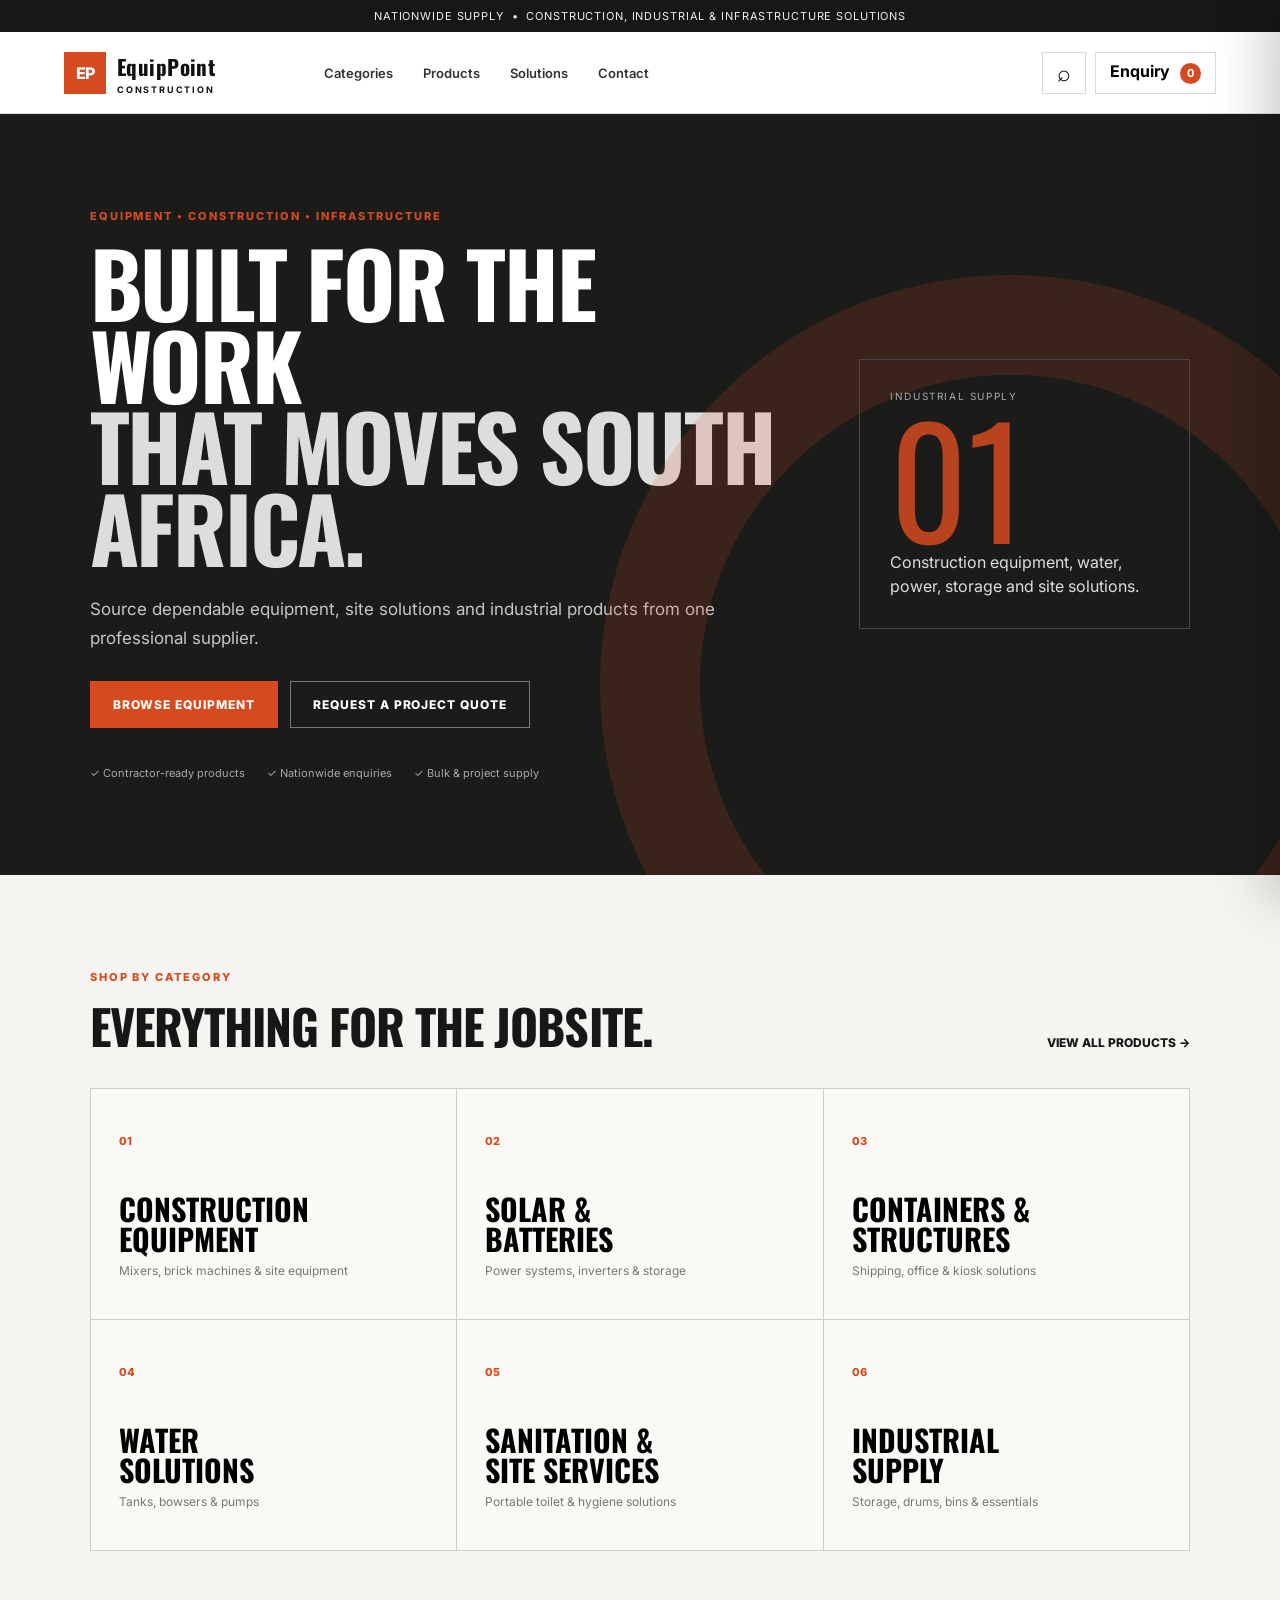
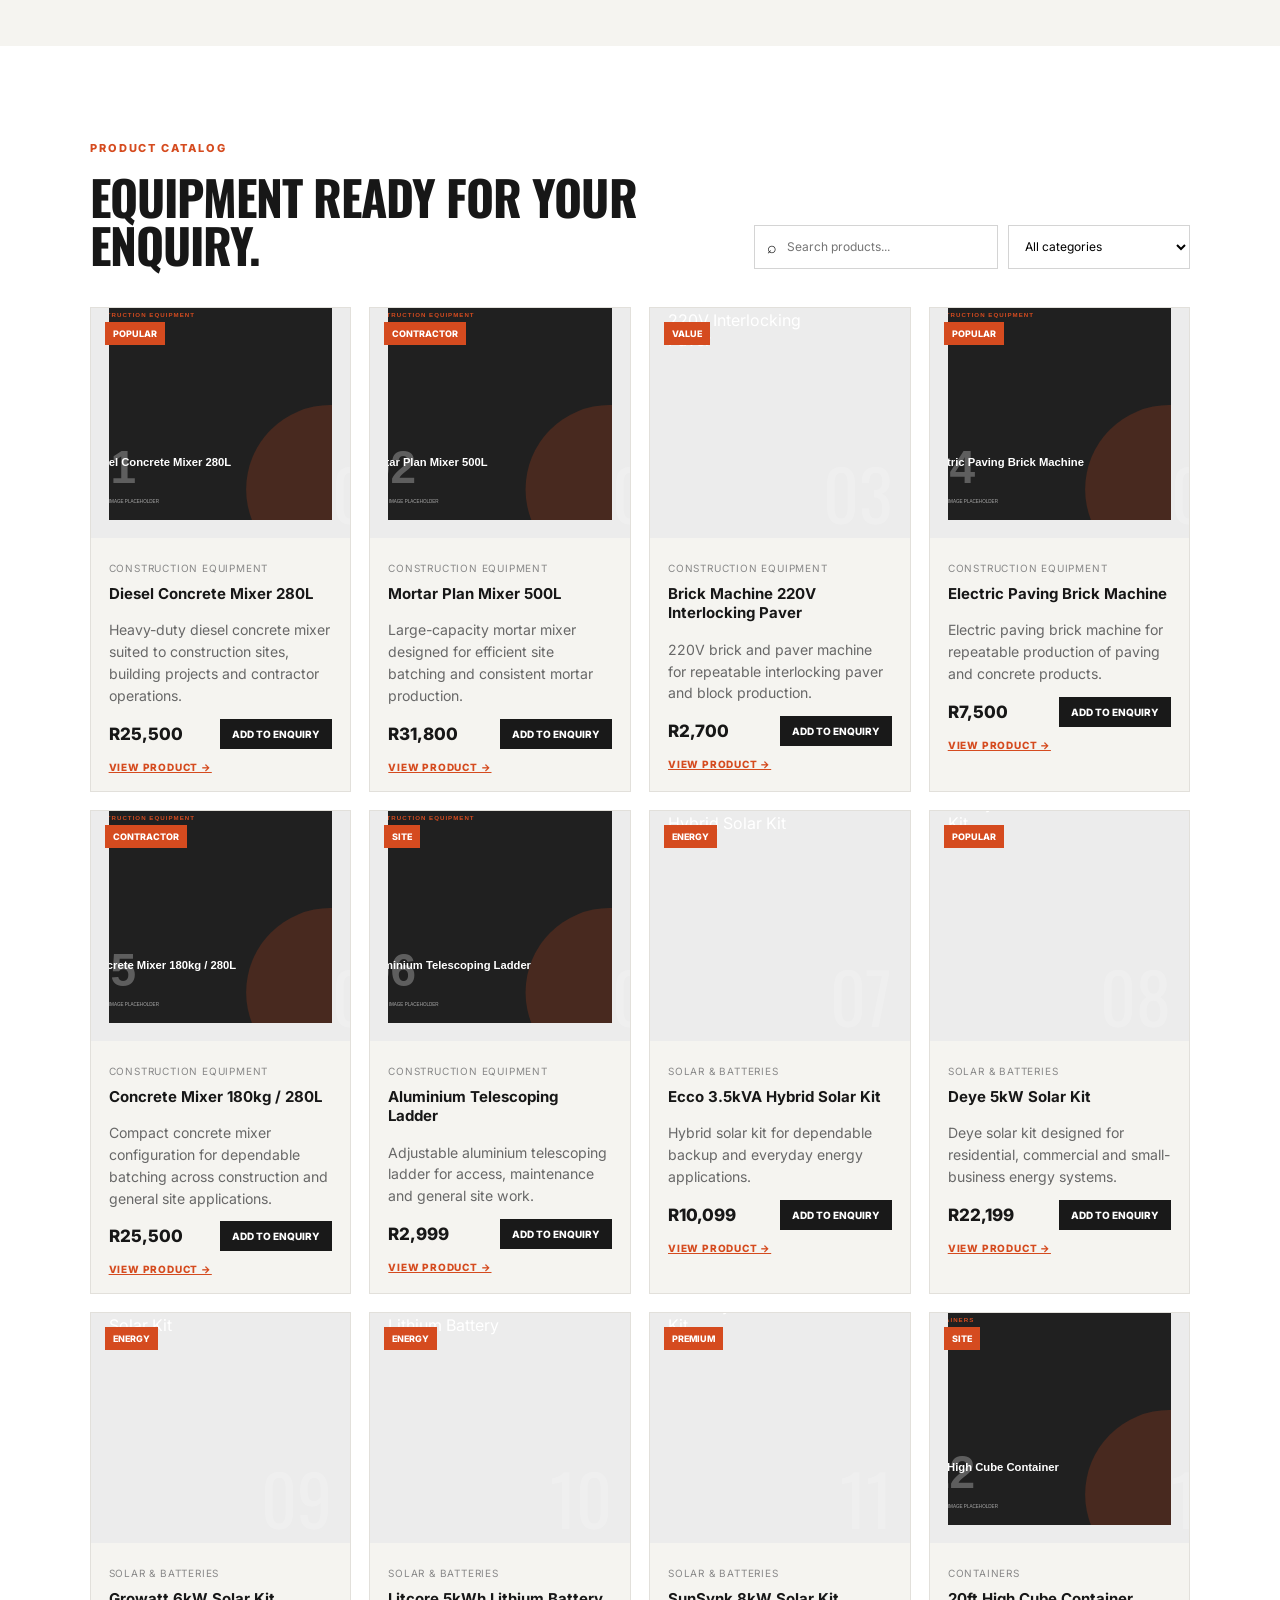
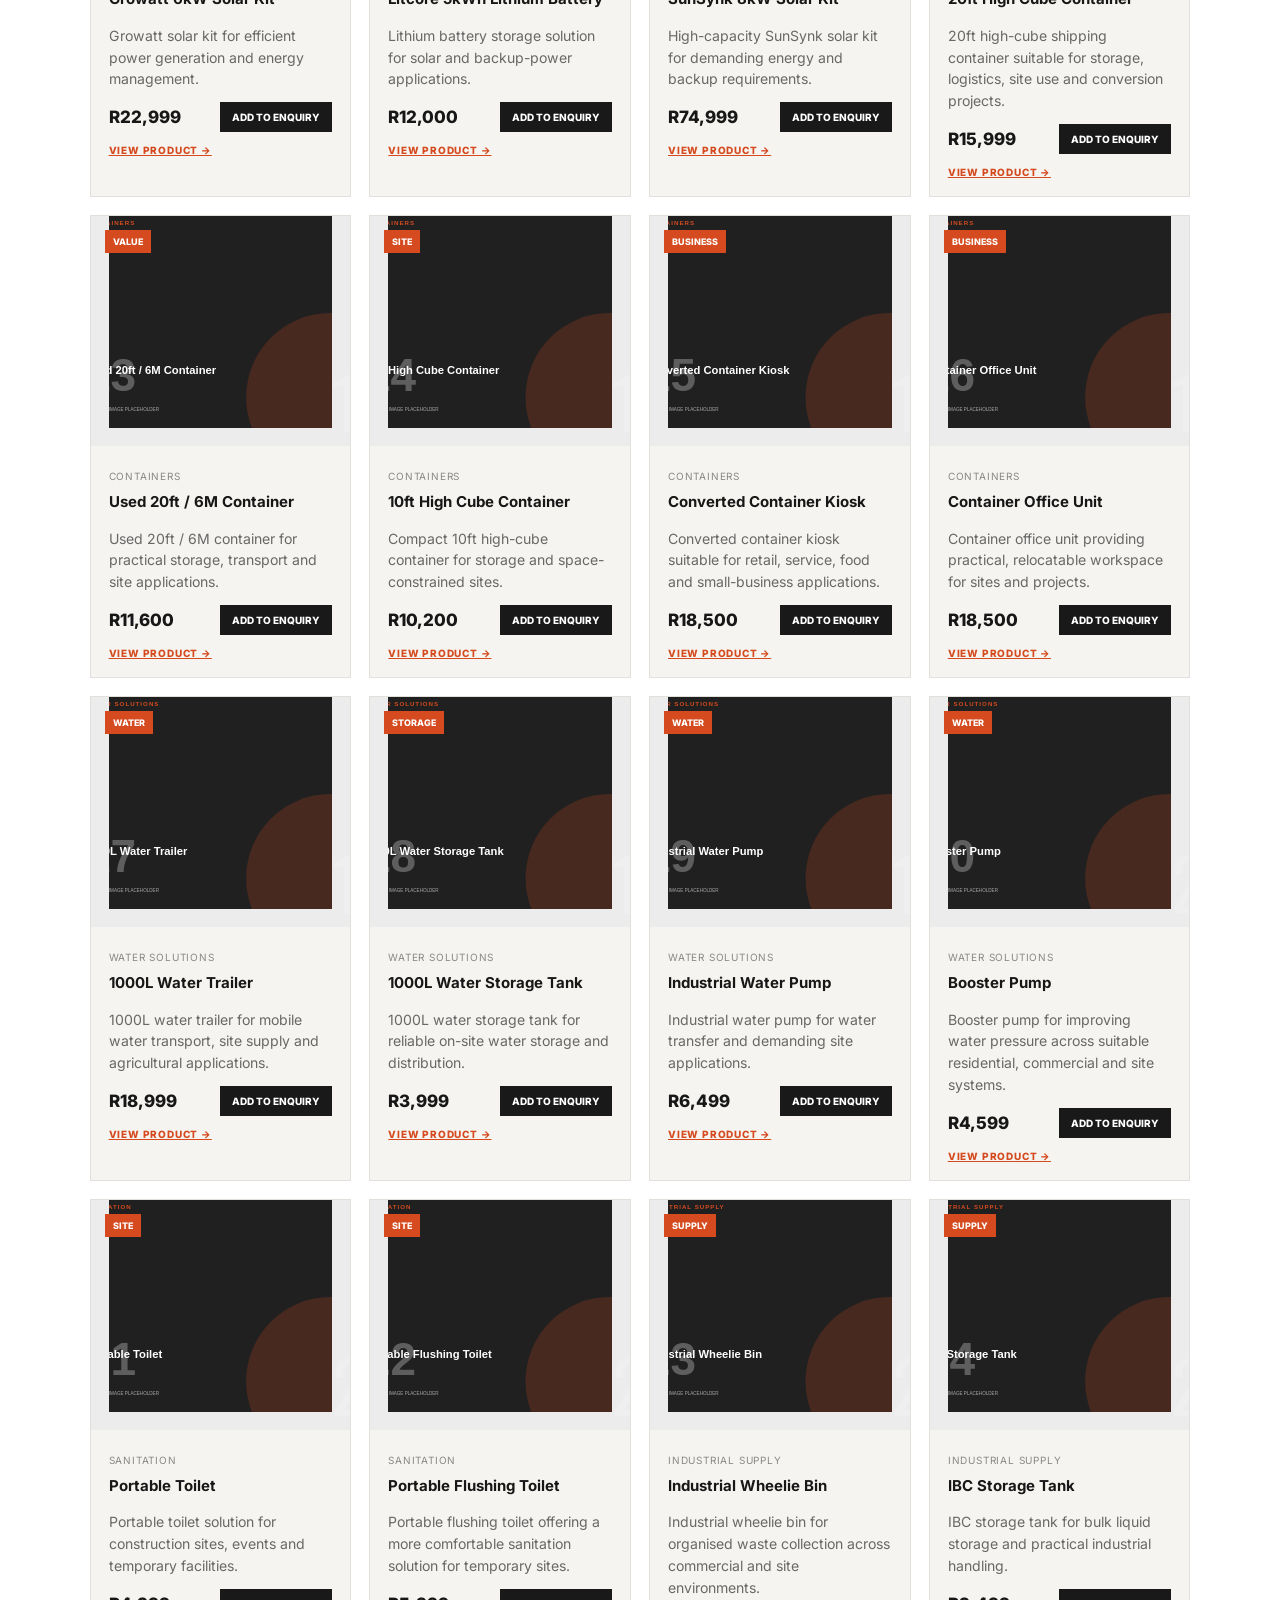
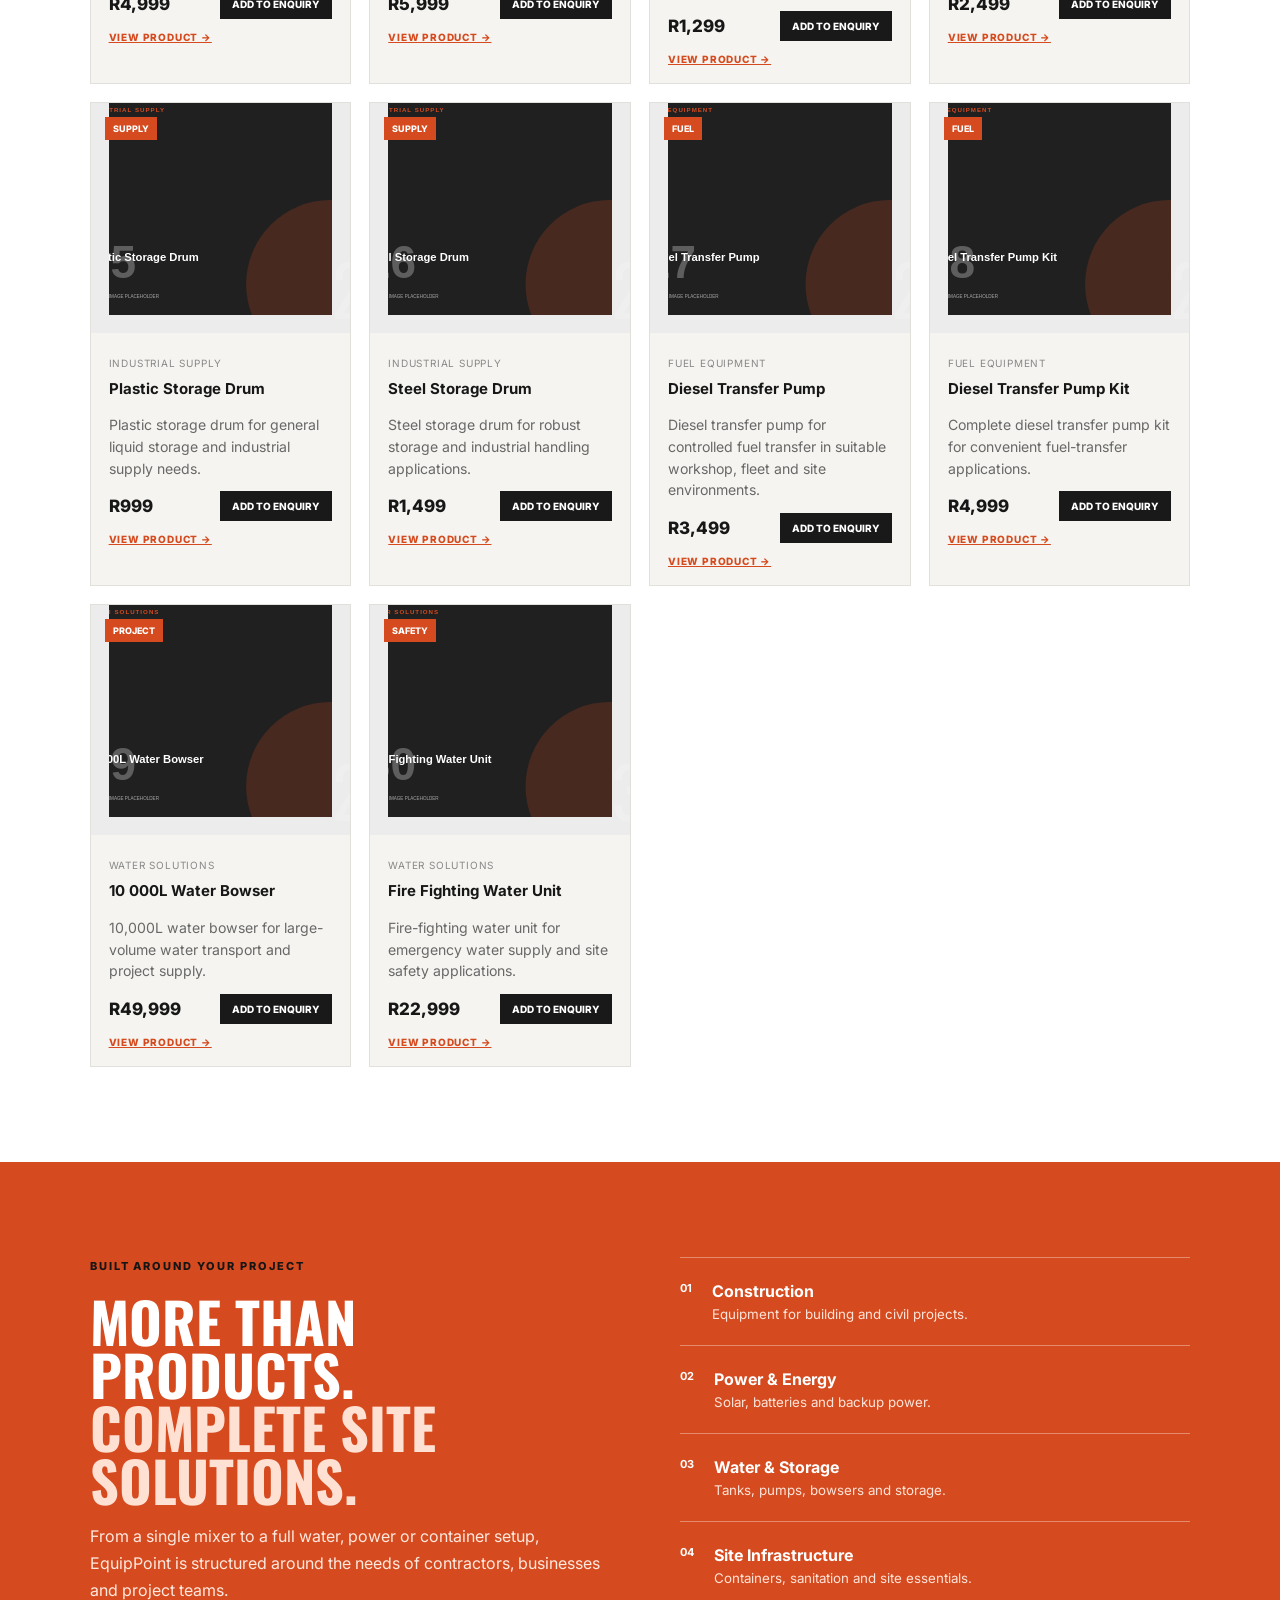
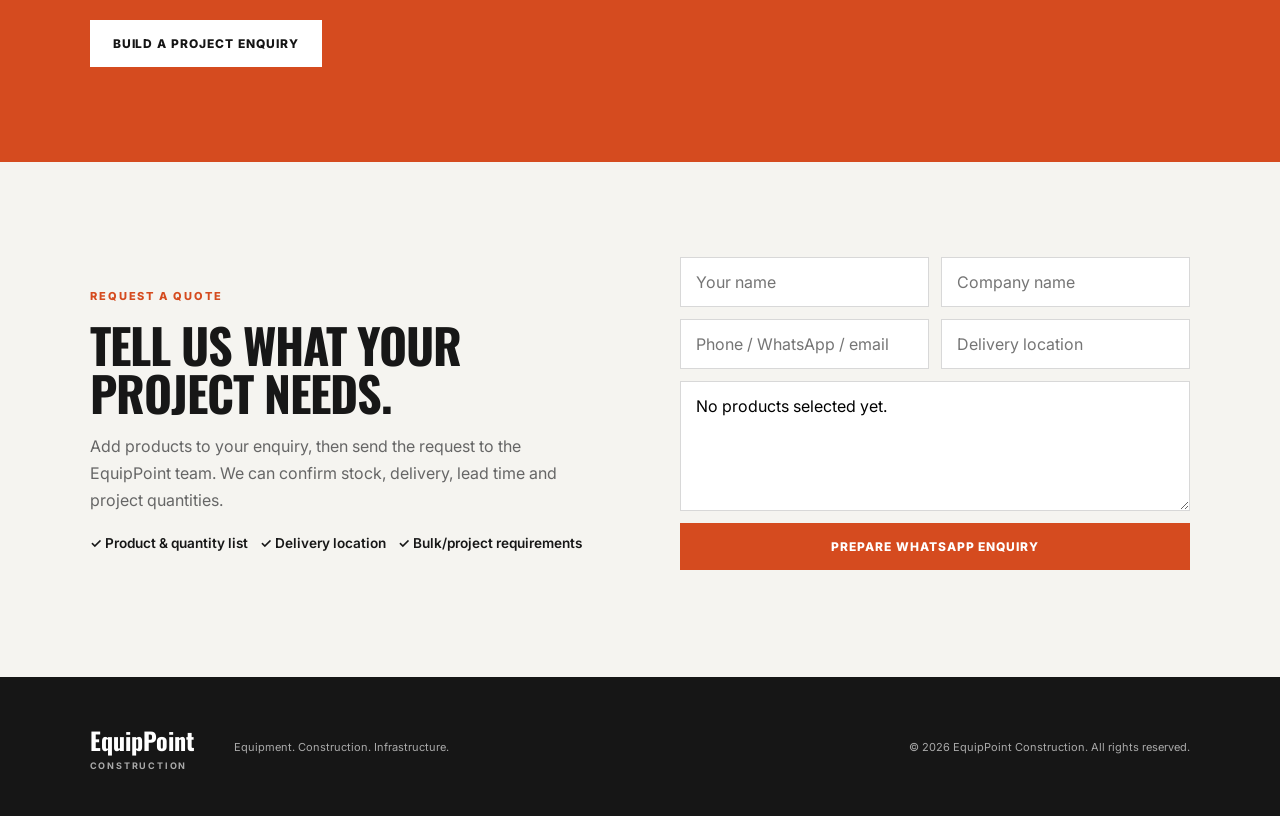
==== commit b97e422d: "Update index.html" ====
--- a/index.html
+++ b/index.html
@@ -3,12 +3,30 @@
 <head>
   <meta charset="utf-8">
   <meta name="viewport" content="width=device-width, initial-scale=1">
-  <meta name="description" content="EquipPoint Construction — construction equipment, industrial supply, water solutions, solar, containers and site products.">
+  <meta name="description" content="EquipPoint Construction supplies construction equipment, industrial products, solar systems, containers, water solutions and site infrastructure across South Africa.">
+  <meta name="robots" content="index,follow,max-image-preview:large">
+  <link rel="canonical" href="https://equippoint-construction.vercel.app/">
+  <meta property="og:type" content="website">
+  <meta property="og:title" content="EquipPoint Construction | Equipment. Construction. Infrastructure.">
+  <meta property="og:description" content="Construction equipment, industrial supply, solar, containers, water and site solutions from EquipPoint Construction.">
+  <meta property="og:url" content="https://equippoint-construction.vercel.app/">
+  <meta property="og:site_name" content="EquipPoint Construction">
+  <meta name="twitter:card" content="summary_large_image">
   <title>EquipPoint Construction | Equipment. Construction. Infrastructure.</title>
   <link rel="preconnect" href="https://fonts.googleapis.com">
   <link rel="preconnect" href="https://fonts.gstatic.com" crossorigin>
   <link href="https://fonts.googleapis.com/css2?family=Inter:wght@400;500;600;700;800&family=Oswald:wght@500;600;700&display=swap" rel="stylesheet">
   <link rel="stylesheet" href="styles.css">
+  <script type="application/ld+json">
+  {
+    "@context":"https://schema.org",
+    "@type":"Organization",
+    "name":"EquipPoint Construction",
+    "url":"https://equippoint-construction.vercel.app/",
+    "description":"Construction equipment, industrial supply and infrastructure solutions."
+  }
+  </script>
+
 </head>
 <body>
   <div class="topbar">Nationwide supply &nbsp;•&nbsp; Construction, industrial & infrastructure solutions</div>
--- a/styles.css
+++ b/styles.css
@@ -1,3 +1,16 @@
 *{box-sizing:border-box}html{scroll-behavior:smooth}body{margin:0;font-family:Inter,Arial,sans-serif;color:#171717;background:#f5f4f0}button,input,select{font:inherit}button,a{cursor:pointer}.topbar{background:#171717;color:#eee;text-align:center;padding:9px 20px;font-size:11px;letter-spacing:.08em;text-transform:uppercase}.site-header{height:82px;background:#fff;border-bottom:1px solid #ddd;display:flex;align-items:center;padding:0 5vw;gap:45px;position:sticky;top:0;z-index:20}.brand{display:flex;align-items:center;gap:11px;color:#111;text-decoration:none;min-width:215px}.brand-mark{width:42px;height:42px;background:#d54b1f;color:#fff;display:grid;place-items:center;font-weight:800;letter-spacing:-.05em}.brand strong{display:block;font-family:Oswald,sans-serif;font-size:21px;letter-spacing:.02em}.brand small,.footer-brand small{display:block;font-size:9px;letter-spacing:.2em;font-weight:700;margin-top:2px}.nav{display:flex;gap:30px;flex:1}.nav a{color:#333;text-decoration:none;font-size:13px;font-weight:600}.header-actions{display:flex;gap:9px}.icon-btn,.cart-btn{border:1px solid #d8d8d8;background:#fff;height:42px;padding:0 14px}.icon-btn{font-size:23px}.cart-btn{font-weight:700}.cart-btn span{display:inline-grid;place-items:center;min-width:21px;height:21px;margin-left:6px;background:#d54b1f;color:#fff;border-radius:50%;font-size:11px}.hero{min-height:610px;background:#1b1b1a;color:#fff;padding:95px 7vw;display:grid;grid-template-columns:1.5fr .7fr;align-items:center;gap:60px;position:relative;overflow:hidden}.hero:after{content:"";position:absolute;right:-140px;bottom:-220px;width:620px;height:620px;border:100px solid #d54b1f;opacity:.16;border-radius:50%}.eyebrow{font-size:11px;font-weight:800;letter-spacing:.18em;color:#d54b1f;margin:0 0 18px}.hero h1{font-family:Oswald,sans-serif;text-transform:uppercase;font-size:clamp(52px,7vw,92px);line-height:.91;letter-spacing:-.025em;margin:0;max-width:850px}.hero h1 span{color:#ddd}.hero-text{font-size:17px;line-height:1.7;color:#c6c6c6;max-width:650px;margin:28px 0}.hero-actions{display:flex;gap:12px;flex-wrap:wrap}.btn{display:inline-flex;align-items:center;justify-content:center;border:1px solid transparent;padding:15px 22px;font-size:12px;font-weight:800;text-transform:uppercase;letter-spacing:.08em;text-decoration:none}.btn-primary{background:#d54b1f;color:#fff}.btn-outline{border-color:#777;color:#fff;background:transparent}.btn-light{background:#fff;color:#151515}.trust-row{display:flex;gap:22px;flex-wrap:wrap;color:#a9a9a9;font-size:11px;margin-top:38px}.hero-panel{border:1px solid #474747;padding:30px;min-height:270px;display:flex;flex-direction:column;justify-content:space-between;position:relative;z-index:1}.hero-panel-label{font-size:10px;letter-spacing:.16em;color:#aaa}.hero-panel-number{font-family:Oswald;font-size:150px;line-height:.8;color:#d54b1f;opacity:.85}.hero-panel p{margin:0;color:#ddd;line-height:1.5}.category-section,.catalog-section,.quote{padding:95px 7vw}.section-heading{display:flex;justify-content:space-between;align-items:end;gap:25px;margin-bottom:38px}.section-heading h2,.quote h2{font-family:Oswald,sans-serif;text-transform:uppercase;font-size:48px;line-height:1;margin:0;letter-spacing:-.02em}.text-link{color:#171717;font-size:12px;font-weight:800;text-transform:uppercase;text-decoration:none}.category-grid{display:grid;grid-template-columns:repeat(3,1fr);gap:1px;background:#ccc;border:1px solid #ccc}.category-card{background:#faf9f6;border:0;min-height:230px;text-align:left;padding:28px;transition:.2s;position:relative}.category-card:hover{background:#191919;color:#fff}.category-card span{font-size:11px;color:#d54b1f;font-weight:800}.category-card h3{font-family:Oswald;font-size:30px;text-transform:uppercase;line-height:.98;margin:45px 0 10px}.category-card p{font-size:12px;color:#777;margin:0}.category-card:hover p{color:#aaa}.catalog-section{background:#fff}.catalog-tools{display:flex;gap:10px}.search-field{height:44px;border:1px solid #d4d4d4;background:#fff;display:flex;align-items:center;padding:0 12px;gap:8px}.search-field input{border:0;outline:0;width:200px;font-size:12px}.catalog-tools select{border:1px solid #d4d4d4;background:#fff;padding:0 12px;font-size:12px;outline:0}.product-grid{display:grid;grid-template-columns:repeat(4,1fr);gap:18px}.product-card{background:#f5f4f0;border:1px solid #e2e0db;overflow:hidden}.product-image{height:225px;background:linear-gradient(135deg,#292929,#565656);display:flex;align-items:end;padding:18px;color:#fff;position:relative}.product-image .number{font-family:Oswald;font-size:70px;line-height:.8;opacity:.18;margin-left:auto}.product-tag{position:absolute;top:14px;left:14px;background:#d54b1f;color:#fff;padding:6px 8px;font-size:9px;font-weight:800;text-transform:uppercase}.product-info{padding:18px}.product-info small{color:#888;font-size:10px;text-transform:uppercase;letter-spacing:.08em}.product-info h3{font-size:15px;line-height:1.3;margin:8px 0 16px}.price-row{display:flex;justify-content:space-between;align-items:center}.price{font-size:17px;font-weight:800}.add{border:0;background:#191919;color:#fff;padding:9px 12px;font-size:10px;font-weight:800;text-transform:uppercase}.solutions{background:#d54b1f;color:#fff;padding:95px 7vw;display:grid;grid-template-columns:1fr 1fr;gap:80px}.solutions .eyebrow{color:#151515}.solutions h2{font-family:Oswald;font-size:56px;text-transform:uppercase;line-height:.95;margin:0}.solutions h2 span{color:#ffe1d4}.solutions p{line-height:1.7;max-width:600px;color:#ffe9df}.solution-list>div{border-top:1px solid rgba(255,255,255,.35);padding:23px 0;display:flex;gap:20px}.solution-list b{font-size:11px}.solution-list strong,.solution-list small{display:block}.solution-list strong{font-size:16px}.solution-list small{color:#ffe4d9;margin-top:5px}.quote{display:grid;grid-template-columns:1fr 1fr;gap:80px;align-items:center}.quote>div>p:not(.eyebrow){max-width:550px;color:#666;line-height:1.7}.quote form{display:grid;gap:10px}.quote input{border:1px solid #ccc;background:#fff;padding:16px;outline:0}.full{width:100%}footer{background:#161616;color:#aaa;padding:45px 7vw;display:flex;align-items:center;gap:40px;flex-wrap:wrap;font-size:11px}.footer-brand{color:#fff}.footer-brand strong{font-family:Oswald;font-size:24px}.footer-brand small{color:#aaa}footer p:last-child{margin-left:auto}.cart-drawer{position:fixed;z-index:40;right:0;top:0;height:100vh;width:min(430px,92vw);background:#fff;transform:translateX(100%);transition:.25s;padding:25px;box-shadow:-15px 0 50px rgba(0,0,0,.2)}.cart-drawer.open{transform:translateX(0)}.drawer-head{display:flex;justify-content:space-between;align-items:center;border-bottom:1px solid #ddd;padding-bottom:18px}.drawer-head h2{font-family:Oswald;text-transform:uppercase;margin:0}.drawer-head button{border:0;background:none;font-size:28px}.cart-items{padding:15px 0;overflow:auto;max-height:65vh}.cart-item{display:flex;justify-content:space-between;gap:10px;padding:14px 0;border-bottom:1px solid #eee}.cart-item small{display:block;color:#888}.cart-item button{border:0;background:none;color:#d54b1f;font-size:11px}.cart-total{display:flex;justify-content:space-between;border-top:1px solid #ddd;padding:18px 0;margin-top:10px}.drawer-backdrop{position:fixed;inset:0;background:rgba(0,0,0,.4);z-index:30;display:none}.drawer-backdrop.show{display:block}@media(max-width:900px){.nav{display:none}.site-header{gap:10px}.header-actions{margin-left:auto}.hero{grid-template-columns:1fr;padding:70px 6vw}.hero-panel{display:none}.category-grid{grid-template-columns:repeat(2,1fr)}.product-grid{grid-template-columns:repeat(2,1fr)}.solutions,.quote{grid-template-columns:1fr;gap:45px}.section-heading{align-items:flex-start;flex-direction:column}.catalog-tools{width:100%;flex-direction:column}.search-field input{width:100%}.catalog-tools select{height:44px}}@media(max-width:560px){.brand{min-width:0}.brand strong{font-size:18px}.brand-mark{width:36px;height:36px}.category-section,.catalog-section,.quote{padding:65px 5vw}.hero{padding:60px 5vw}.hero h1{font-size:55px}.category-grid,.product-grid{grid-template-columns:1fr}.solutions{padding:65px 5vw}.solutions h2{font-size:45px}.quote h2{font-size:40px}footer{padding:35px 5vw}footer p:last-child{margin-left:0;width:100%}}
 
 .product-info .details{display:block;margin-top:12px;border:0;background:transparent;padding:0;color:#d54b1f;font-size:10px;font-weight:800;text-transform:uppercase;letter-spacing:.08em}
+
+/* EquipPoint v6 enquiry system */
+.product-card .product-image{position:relative;overflow:hidden;background:#ececec;min-height:230px;}
+.product-card .product-image img{width:100%;height:100%;min-height:230px;display:block;object-fit:cover;}
+.product-card .card-copy{font-size:.88rem;line-height:1.55;color:#686868;margin:8px 0 12px;}
+.quote form{display:grid;grid-template-columns:1fr 1fr;gap:12px;}
+.quote form input,.quote form textarea{width:100%;border:1px solid #d8d8d8;background:#fff;padding:14px 15px;font:inherit;box-sizing:border-box;}
+.quote form textarea{grid-column:1/-1;resize:vertical;}
+.quote form .btn{grid-column:1/-1;}
+.quote-points{display:flex;flex-wrap:wrap;gap:12px;margin-top:20px;font-size:.85rem;font-weight:600;}
+.form-status{grid-column:1/-1;margin:0;font-size:.85rem;line-height:1.5;}
+.drawer-note{padding:0 22px 14px;color:#777;font-size:.85rem;line-height:1.45;}
+@media(max-width:700px){.quote form{grid-template-columns:1fr}.quote form textarea,.quote form .btn,.form-status{grid-column:auto}.quote-points{display:grid;gap:8px}}
